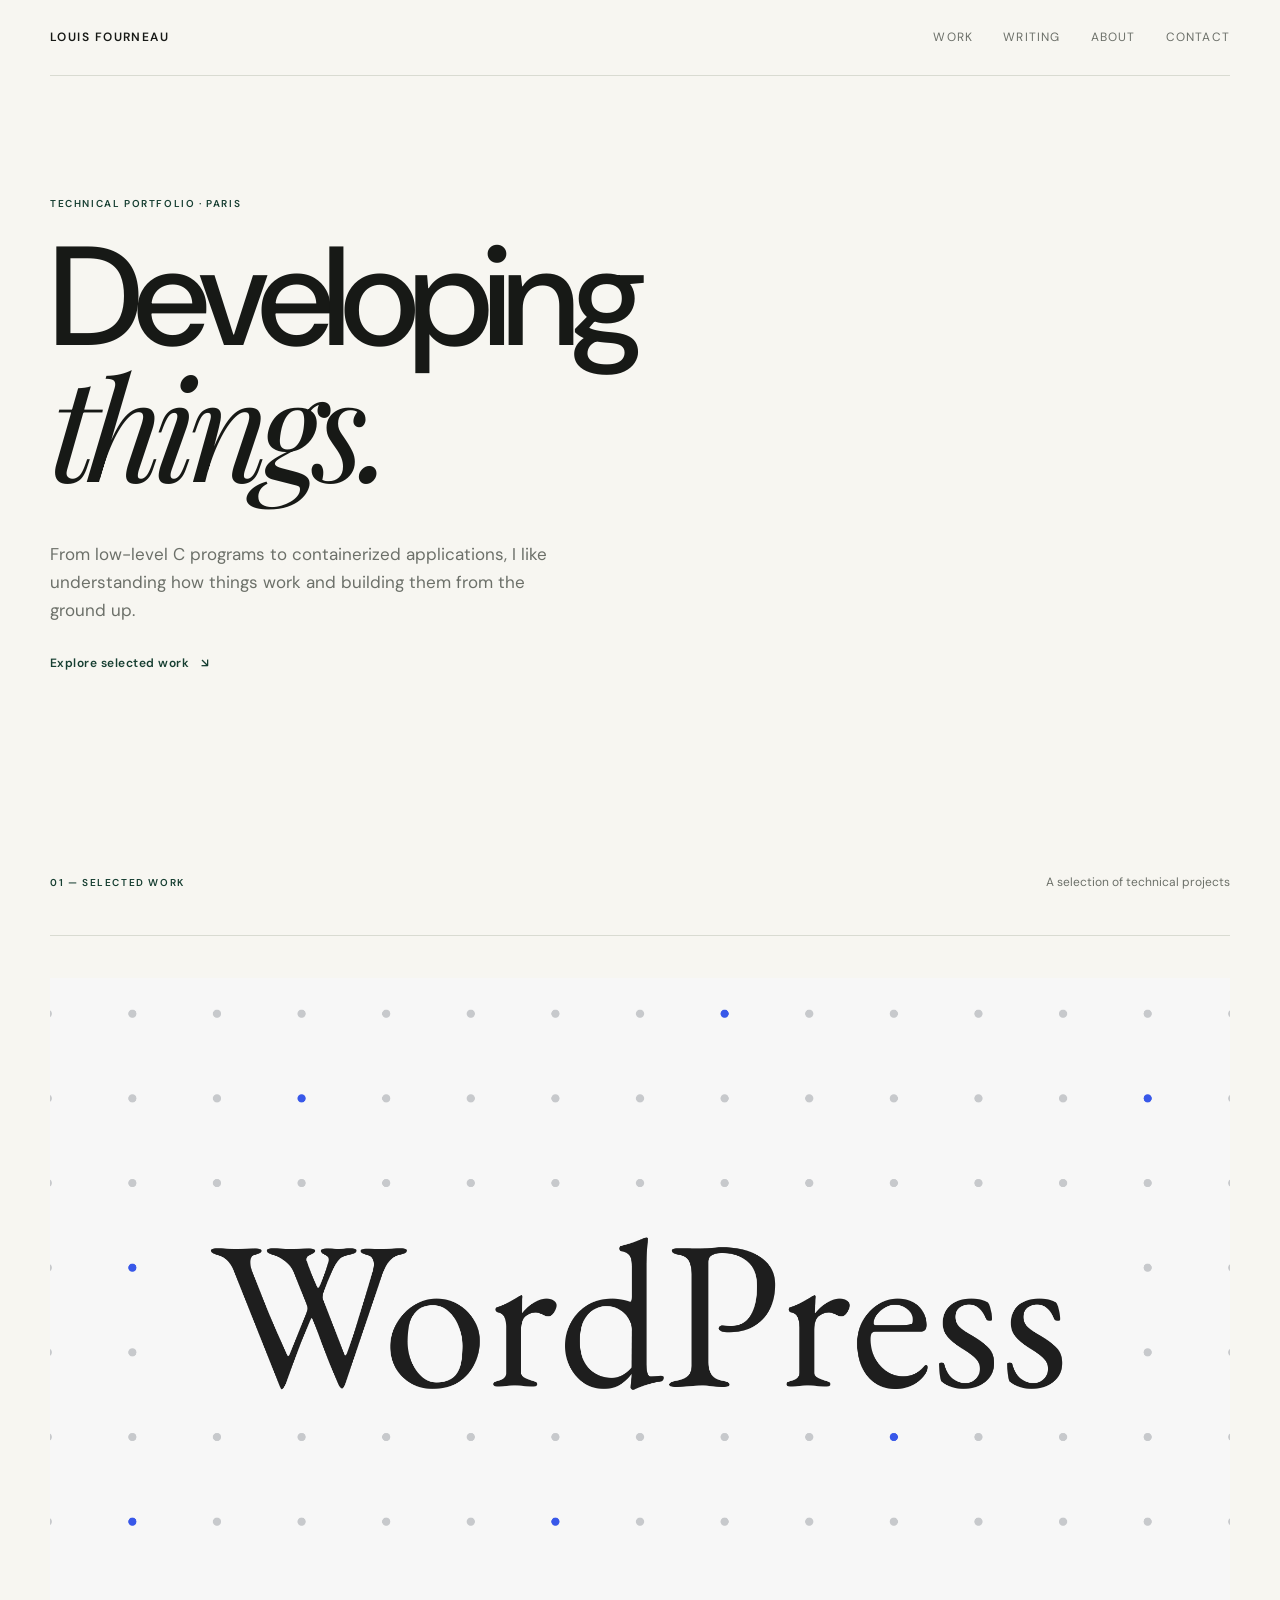
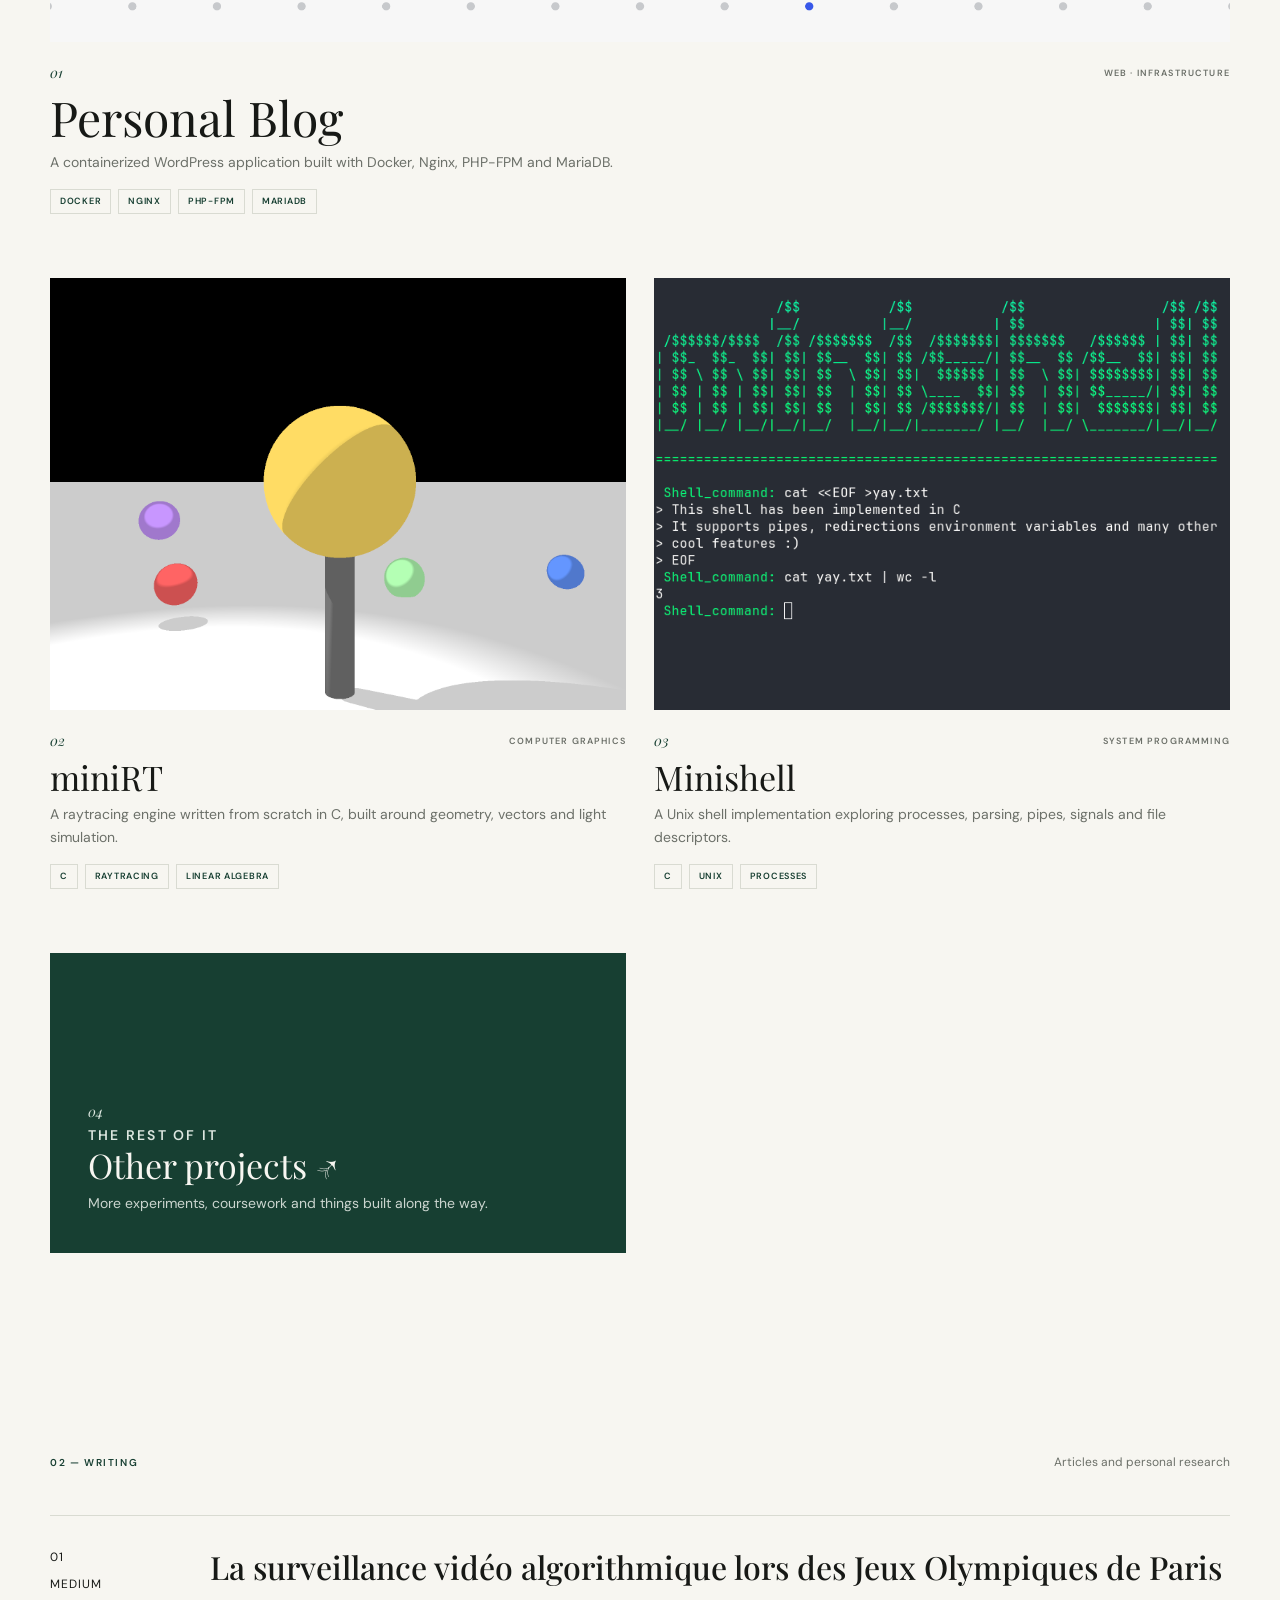
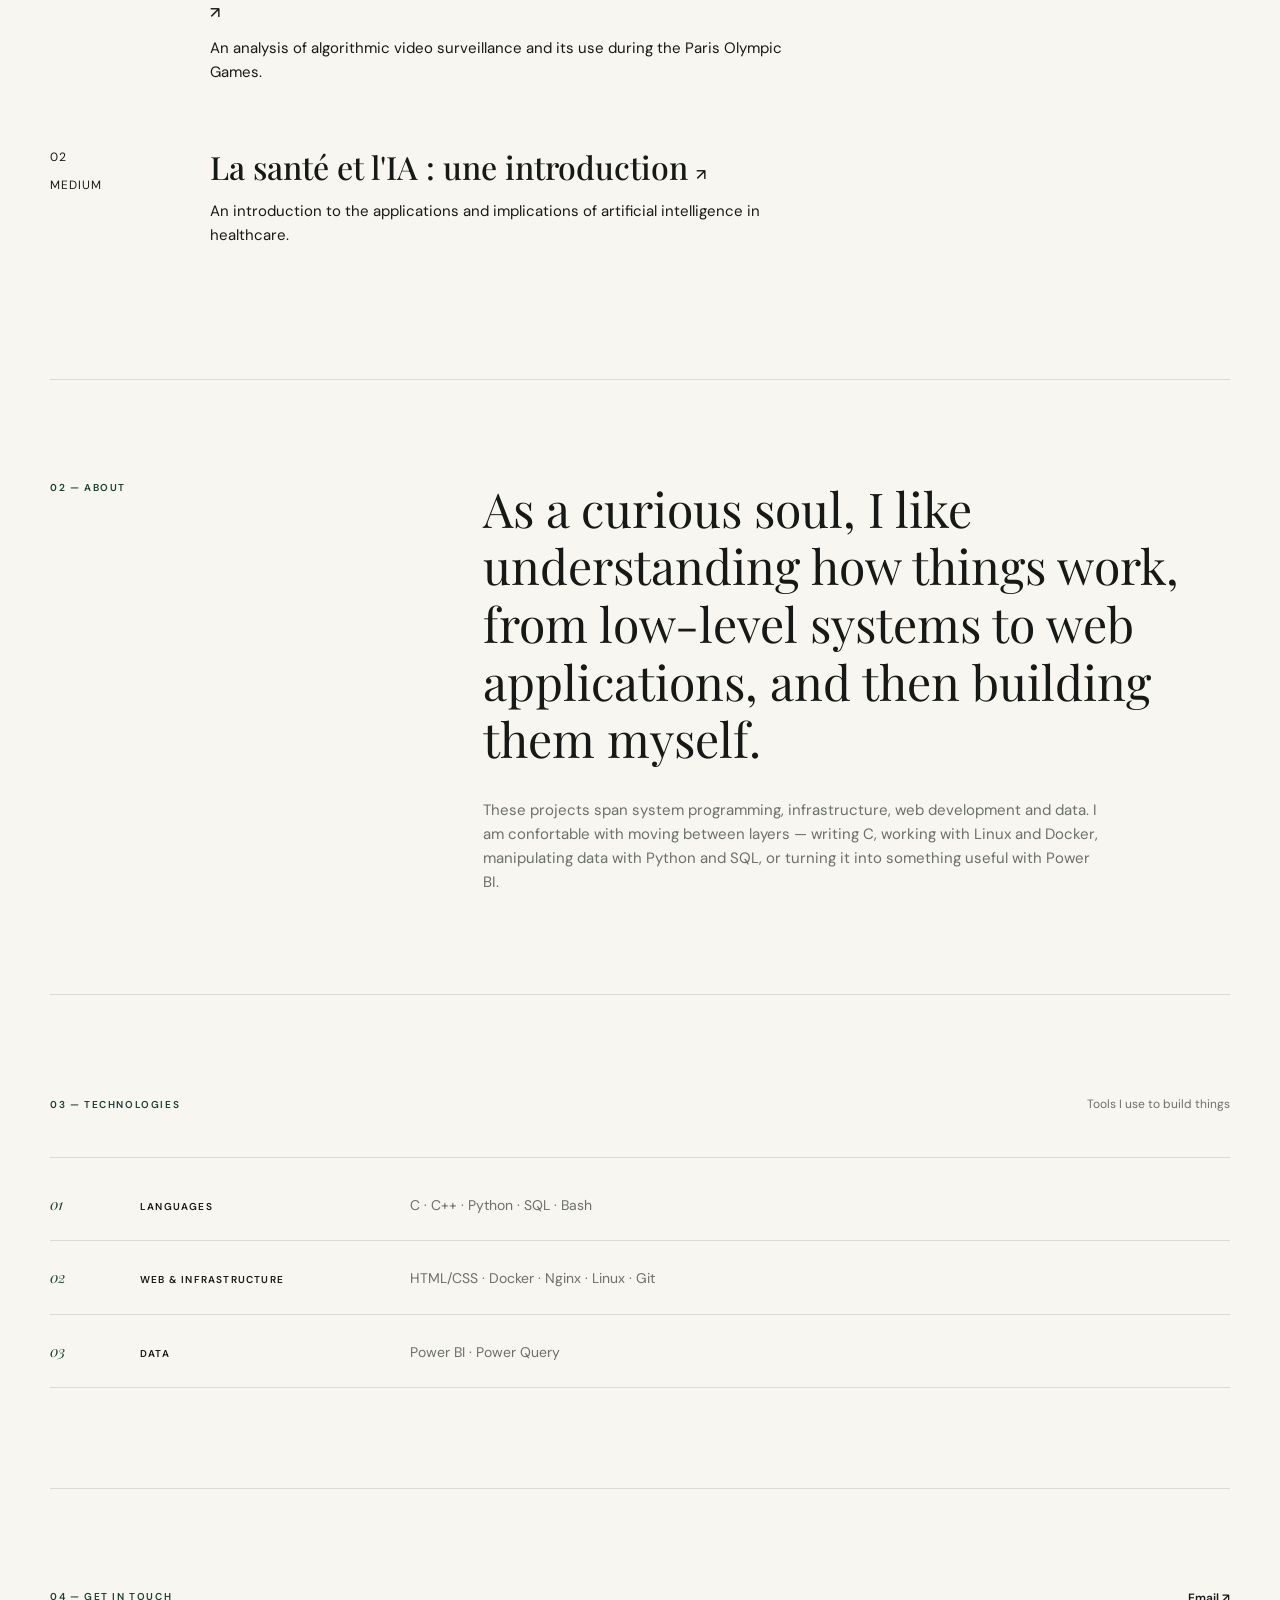
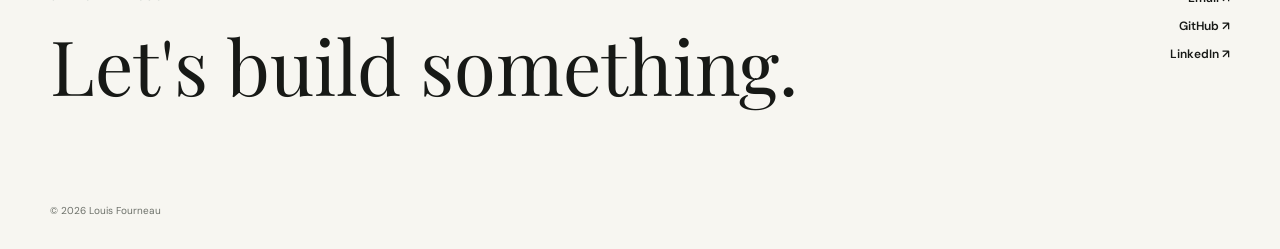
==== index.html @ 6b9ff1e5 "save" ====
<!DOCTYPE html>
<html lang="en">
<head>
    <meta charset="UTF-8">

    <meta
        name="viewport"
        content="width=device-width, initial-scale=1.0"
    >

    <meta
        name="description"
        content="Louis Fourneau — Technical portfolio"
    >

    <title>Louis Fourneau — I develop things.</title>

    <link rel="preconnect" href="https://fonts.googleapis.com">
    <link rel="preconnect" href="https://fonts.gstatic.com" crossorigin>

    <link
        href="https://fonts.googleapis.com/css2?family=DM+Sans:wght@400;500;600&family=Playfair+Display:ital,wght@400;500;600&display=swap"
        rel="stylesheet"
    >

    <link rel="stylesheet" href="style.css">
</head>

<body>

    <!-- NAVIGATION -->

    <header class="site-header">

        <a href="#top" class="brand">
            LOUIS FOURNEAU
        </a>

        <nav>
            <a href="#work">Work</a>
            <a href="#writing">Writing</a>
            <a href="#about">About</a>
            <a href="#contact">Contact</a>
        </nav>

    </header>


    <main id="top">

        <!-- HERO -->

        <section class="hero">

            <p class="eyebrow">
                TECHNICAL PORTFOLIO · PARIS
            </p>

            <h1>
                Developing <em>things.</em>
            </h1>

            <p class="hero-copy">
                From low-level C programs to containerized applications,
                I like understanding how things work and building
                them from the ground up.
            </p>

            <a href="#work" class="text-link">
                Explore selected work
                <span>↘</span>
            </a>

        </section>


        <!-- PROJECTS -->

        <section class="section" id="work">

            <div class="section-heading">

                <p class="eyebrow">
                    01 — SELECTED WORK
                </p>

                <p class="section-note">
                    A selection of technical projects
                </p>

            </div>


            <div class="project-grid">


                <!-- PROJECT 01 -->

                <a
                    href="projects/personal-blog.html"
                    class="project-card project-card-large"
                >

		    <img
		        src="images/personal-blog.png"
		        alt="Personal Blog"
		        class="project-image"
		    >
                    <div class="project-meta">

                        <span class="project-number">
                            01
                        </span>

                        <span class="project-type">
                            WEB · INFRASTRUCTURE
                        </span>

                    </div>

                    <h2>
                        Personal Blog
                    </h2>

                    <p>
                        A containerized WordPress application built
                        with Docker, Nginx, PHP-FPM and MariaDB.
                    </p>

                    <div class="tags">
                        <span>Docker</span>
                        <span>Nginx</span>
                        <span>PHP-FPM</span>
                        <span>MariaDB</span>
                    </div>

                </a>


                <!-- PROJECT 02 -->

                <a
                    href="projects/raytracer.html"
                    class="project-card"
                >
		    <img
		        src="images/raytracer.png"
		        alt="miniRT raytracer"
		        class="project-image"
		    >

                    <div class="project-meta">

                        <span class="project-number">
                            02
                        </span>

                        <span class="project-type">
                            COMPUTER GRAPHICS
                        </span>

                    </div>

                    <h2>
                        miniRT
                    </h2>

                    <p>
                        A raytracing engine written from scratch in C,
                        built around geometry, vectors and light simulation.
                    </p>

                    <div class="tags">
                        <span>C</span>
                        <span>Raytracing</span>
                        <span>Linear algebra</span>
                    </div>

                </a>


                <!-- PROJECT 03 -->

                <a
                    href="projects/minishell.html"
                    class="project-card"
                >
		    <img
		        src="images/minishell.png"
		        alt="Minishell"
		        class="project-image"
		    >
                    <div class="project-meta">

                        <span class="project-number">
                            03
                        </span>

                        <span class="project-type">
                            SYSTEM PROGRAMMING
                        </span>

                    </div>

                    <h2>
                        Minishell
                    </h2>

                    <p>
                        A Unix shell implementation exploring processes,
                        parsing, pipes, signals and file descriptors.
                    </p>

                    <div class="tags">
                        <span>C</span>
                        <span>Unix</span>
                        <span>Processes</span>
                    </div>

                </a>


                <!-- OTHER PROJECTS -->

                <a
                    href="https://github.com/lfourneau?tab=repositories"
                    target="_blank"
                    rel="noopener"
                    class="project-card project-card-other"
                >

                    <div class="other-project-content">

                        <span class="project-number">
                            04
                        </span>

                        <p class="eyebrow">
                            THE REST OF IT
                        </p>

                        <h2>
                            Other projects
                            <span>↗</span>
                        </h2>

                        <p>
                            More experiments, coursework and things
                            built along the way.
                        </p>

                    </div>

                </a>

            </div>

        </section>

	<!-- WRITING -->
	
	<section class="section" id="writing">
	
	    <div class="section-heading">
	
	        <p class="eyebrow">
	            02 — WRITING
	        </p>
	
	        <p class="section-note">
	            Articles and personal research
	        </p>
	
	    </div>
	
	
	    <div class="writing-list">
	
	        <!-- ARTICLE 01 -->
	
	        <a
	            href="https://42ai.medium.com/la-surveillance-vid%C3%A9o-algorithmique-lors-des-jeux-olympiques-de-paris-3d31a7c92b85"
	            target="_blank"
	            rel="noopener"
	            class="writing-item"
	        >
	
	            <div class="writing-meta">
	
	                <span>
	                    01
	                </span>
	
	                <span>
	                    MEDIUM
	                </span>
	
	            </div>
	
	            <div class="writing-content">
	
	                <h2>
	                    La surveillance vidéo algorithmique
	                    lors des Jeux Olympiques de Paris
	                    <span>↗</span>
	                </h2>
	
	                <p>
	                    An analysis of algorithmic video surveillance
	                    and its use during the Paris Olympic Games.
	                </p>
	
	            </div>
	
	        </a>
	
	
	        <!-- ARTICLE 02 -->
	
	        <a
	            href="https://42ai.medium.com/la-sant%C3%A9-et-lia-une-introduction-ab115e89bad5"
	            target="_blank"
	            rel="noopener"
	            class="writing-item"
	        >
	
	            <div class="writing-meta">
	
	                <span>
	                    02
	                </span>
	
	                <span>
	                    MEDIUM
	                </span>
	
	            </div>
	
	            <div class="writing-content">
	
	                <h2>
	                    La santé et l'IA :
	                    une introduction
	                    <span>↗</span>
	                </h2>
	
	                <p>
	                    An introduction to the applications and
	                    implications of artificial intelligence in healthcare.
	                </p>
	
	            </div>
	
	        </a>
	
	    </div>
	
	</section>

        <!-- ABOUT -->

        <section class="section about-section" id="about">

            <div class="section-heading">

                <p class="eyebrow">
                    02 — ABOUT
                </p>

            </div>

            <div class="about-content">

                <p class="about-lead">
                    As a curious soul, I like understanding how things work,
                    from low-level systems to web applications,
                    and then building them myself.
                </p>

                <p class="about-body">
                    These projects span system programming,
                    infrastructure, web development and data.
                    I am confortable with moving between layers — writing C,
                    working with Linux and Docker, manipulating
                    data with Python and SQL, or turning it into
                    something useful with Power BI.
                </p>

            </div>

        </section>


        <!-- TECHNOLOGIES -->

        <section class="section tech-section" id="technologies">

            <div class="section-heading">

                <p class="eyebrow">
                    03 — TECHNOLOGIES
                </p>

                <p class="section-note">
                    Tools I use to build things
                </p>

            </div>


            <div class="tech-list">


                <div class="tech-row">

                    <span class="tech-index">
                        01
                    </span>

                    <span class="tech-category">
                        LANGUAGES
                    </span>

                    <span class="tech-items">
                        C · C++ · Python · SQL · Bash
                    </span>

                </div>


                <div class="tech-row">

                    <span class="tech-index">
                        02
                    </span>

                    <span class="tech-category">
                        WEB & INFRASTRUCTURE
                    </span>

                    <span class="tech-items">
                        HTML/CSS · Docker · Nginx · Linux · Git
                    </span>

                </div>


                <div class="tech-row">

                    <span class="tech-index">
                        03
                    </span>

                    <span class="tech-category">
                        DATA
                    </span>

                    <span class="tech-items">
                        Power BI · Power Query
                    </span>

                </div>


            </div>

        </section>

    </main>


    <!-- FOOTER -->

    <footer class="site-footer" id="contact">

        <div>

            <p class="eyebrow">
                04 — GET IN TOUCH
            </p>

            <h2>
                Let's build something.
            </h2>

        </div>


        <div class="footer-links">

            <a href="mailto:lfourneau12345@gmail.com">
                Email ↗
            </a>

            <a
                href="https://github.com/lfourneau"
                target="_blank"
                rel="noopener"
            >
                GitHub ↗
            </a>

            <a href="https://www.linkedin.com/in/louis-fourneau-a57b661a7/">
                LinkedIn ↗
            </a>

        </div>


        <p class="copyright">
            © 2026 Louis Fourneau
        </p>

    </footer>

</body>
</html>
---- style.css ----
:root {

    --paper: #f7f6f1;

    --ink: #171916;

    --muted: #6c7069;

    --line: #d9dbd2;

    --green: #173f32;

    --green-light: #e8ece6;

    --serif:
        "Playfair Display",
        Georgia,
        serif;

    --sans:
        "DM Sans",
        Arial,
        sans-serif;

    --max-width: 1180px;
}


/* RESET */

* {
    box-sizing: border-box;
}

html {
    scroll-behavior: smooth;
}

body {

    margin: 0;

    background: var(--paper);

    color: var(--ink);

    font-family: var(--sans);

    font-size: 15px;

    line-height: 1.6;
}

a {
    color: inherit;
    text-decoration: none;
}


/* HEADER */

.site-header {

    width: min(
        calc(100% - 64px),
        var(--max-width)
    );

    margin: 0 auto;

    padding: 28px 0;

    display: flex;

    justify-content: space-between;

    align-items: center;

    border-bottom: 1px solid var(--line);
}

.brand {

    font-size: 12px;

    font-weight: 600;

    letter-spacing: .12em;
}

nav {

    display: flex;

    gap: 30px;
}

nav a {

    color: var(--muted);

    font-size: 12px;

    text-transform: uppercase;

    letter-spacing: .1em;

    transition: color .2s ease;
}

nav a:hover {

    color: var(--green);
}


/* GENERIC */

.eyebrow {

    margin: 0 0 22px;

    color: var(--green);

    font-size: 10px;

    font-weight: 600;

    letter-spacing: .16em;

    text-transform: uppercase;
}


/* HERO */

.hero {

    width: min(
        calc(100% - 64px),
        var(--max-width)
    );

    min-height: 68vh;

    margin: 0 auto;

    padding: 120px 0 100px;

    display: flex;

    flex-direction: column;

    justify-content: center;
}

.hero h1 {

    max-width: 900px;

    margin: 0;

    font-size: clamp(
        68px,
        11vw,
        150px
    );

    font-weight: 500;

    letter-spacing: -.065em;

    line-height: .9;
}

.hero h1 em {

    font-family: var(--serif);

    font-weight: 400;
}

.hero-copy {

    max-width: 520px;

    margin: 42px 0 30px;

    color: var(--muted);

    font-size: 17px;

    line-height: 1.65;
}

.text-link {

    width: fit-content;

    color: var(--green);

    font-size: 12px;

    font-weight: 600;

    letter-spacing: .04em;
}

.text-link span {

    margin-left: 8px;
}


/* SECTIONS */

.section {

    width: min(
        calc(100% - 64px),
        var(--max-width)
    );

    margin: 0 auto;

    padding: 100px 0;
}

.section-heading {

    display: flex;

    justify-content: space-between;

    align-items: baseline;

    gap: 30px;

    padding-bottom: 22px;

    border-bottom: 1px solid var(--line);
}

.section-note {

    margin: 0;

    color: var(--muted);

    font-size: 12px;
}


/* PROJECTS */

.project-grid {

    display: grid;

    grid-template-columns:
        repeat(2, minmax(0, 1fr));

    gap: 64px 28px;

    padding-top: 42px;
}

.project-card {

    display: block;

    min-width: 0;
}

.project-card-large {

    grid-column: 1 / -1;
}

.project-image {
    width: 100%;
    aspect-ratio: 16 / 9;
    margin-bottom: 20px;
    object-fit: cover;
    display: block;
}

.project-card:not(.project-card-large)
.project-image {

    aspect-ratio: 4 / 3;
}

.placeholder {

    display: grid;

    place-items: center;

    color: #92968d;

    border: 1px solid var(--line);
}

.placeholder span {

    font-size: 10px;

    letter-spacing: .13em;
}


/* PROJECT INFORMATION */

.project-meta {

    display: flex;

    justify-content: space-between;

    align-items: center;

    margin-bottom: 7px;
}

.project-number {

    color: var(--green);

    font-family: var(--serif);

    font-size: 14px;

    font-style: italic;
}

.project-type {

    color: var(--muted);

    font-size: 9px;

    font-weight: 600;

    letter-spacing: .13em;
}

.project-card h2 {

    margin: 0 0 7px;

    font-family: var(--serif);

    font-size: clamp(
        30px,
        4vw,
        48px
    );

    font-weight: 400;

    line-height: 1.1;
}

.project-card:not(.project-card-large) h2 {

    font-size: 34px;
}

.project-card p {

    max-width: 650px;

    margin: 0;

    color: var(--muted);

    font-size: 14px;
}

.project-card:hover h2 {

    color: var(--green);
}


/* TAGS */

.tags {

    display: flex;

    flex-wrap: wrap;

    gap: 7px;

    margin-top: 16px;
}

.tags span {

    padding: 4px 9px;

    border: 1px solid var(--line);

    color: var(--green);

    font-size: 9px;

    font-weight: 600;

    letter-spacing: .08em;

    text-transform: uppercase;
}


/* OTHER PROJECTS */

.project-card-other {

    min-height: 300px;

    padding: 38px;

    background: var(--green);

    color: var(--paper);

    display: flex;

    align-items: flex-end;
}

.other-project-content {

    width: 100%;
}

.project-card-other
.project-number {

    color: #dce6df;
}

.project-card-other
.eyebrow {

    color: #dce6df;
}

.project-card-other h2 {

    color: var(--paper);

    margin: 0 0 8px;
}

.project-card-other p {

    color: #cbd5cf;
}


/* ABOUT */

.about-section {

    display: grid;

    grid-template-columns: 1fr 2fr;

    gap: 60px;

    border-top: 1px solid var(--line);
}

.about-section
.section-heading {

    display: block;

    padding: 0;

    border: 0;
}

.about-content {

    max-width: 780px;
}

.about-lead {

    margin: 0 0 30px;

    font-family: var(--serif);

    font-size: clamp(
        30px,
        4vw,
        48px
    );

    line-height: 1.2;
}

.about-body {

    max-width: 620px;

    margin: 0;

    color: var(--muted);

    font-size: 15px;
}


/* TECHNOLOGIES */

.tech-section {

    border-top: 1px solid var(--line);
}

.tech-list {

    padding-top: 10px;
}

.tech-row {

    display: grid;

    grid-template-columns:
        70px
        250px
        1fr;

    gap: 20px;

    padding: 24px 0;

    border-bottom: 1px solid var(--line);

    align-items: baseline;
}

.tech-index {

    color: var(--green);

    font-family: var(--serif);

    font-style: italic;
}

.tech-category {

    font-size: 10px;

    font-weight: 600;

    letter-spacing: .12em;
}

.tech-items {

    color: var(--muted);

    font-size: 14px;
}


/* FOOTER */

.site-footer {

    width: min(
        calc(100% - 64px),
        var(--max-width)
    );

    margin: 0 auto;

    padding: 100px 0 30px;

    border-top: 1px solid var(--line);

    display: grid;

    grid-template-columns: 1fr auto;

    gap: 50px;
}

.site-footer h2 {

    margin: 0;

    font-family: var(--serif);

    font-size: clamp(
        42px,
        6vw,
        76px
    );

    font-weight: 400;

    line-height: 1;
}

.footer-links {

    display: flex;

    flex-direction: column;

    align-items: flex-end;

    gap: 9px;

    font-size: 12px;

    font-weight: 600;
}

.footer-links a:hover {

    color: var(--green);
}

.copyright {

    grid-column: 1 / -1;

    margin: 50px 0 0;

    color: var(--muted);

    font-size: 10px;
}


/* MOBILE */

@media (max-width: 760px) {

    .site-header,
    .hero,
    .section,
    .site-footer {

        width: min(
            calc(100% - 36px),
            var(--max-width)
        );
    }


    .site-header {

        padding: 20px 0;
    }


    nav {

        gap: 15px;
    }


    .hero {

        min-height: 72vh;

        padding: 80px 0;
    }


    .hero h1 {

        font-size:
            clamp(
                58px,
                17vw,
                100px
            );
    }


    .section {

        padding: 70px 0;
    }


    .section-heading {

        display: block;
    }


    .section-note {

        margin-top: 10px;
    }


    .project-grid {

        grid-template-columns: 1fr;

        gap: 50px;
    }


    .project-card-large {

        grid-column: auto;
    }


    .about-section {

        grid-template-columns: 1fr;

        gap: 30px;
    }


    .tech-row {

        grid-template-columns:
            45px
            1fr;

        gap: 8px 15px;
    }


    .tech-items {

        grid-column: 2;
    }


    .site-footer {

        grid-template-columns: 1fr;

        padding-top: 70px;
    }


    .footer-links {

        align-items: flex-start;
    }
}

.project-card-large .project-image {
    width: 100%;
    height: auto;
    aspect-ratio: 16 / 9;
    object-fit: cover;
}

/* WRITING */

.writing-list {
    border-top: 1px solid var(--border-color);
}

.writing-item {
    display: grid;
    grid-template-columns: 120px 1fr;
    gap: 40px;

    padding: 32px 0;

    border-bottom: 1px solid var(--border-color);

    text-decoration: none;
    color: inherit;

    transition: opacity 0.2s ease;
}

.writing-item:hover {
    opacity: 0.6;
}

.writing-meta {
    display: flex;
    flex-direction: column;
    gap: 8px;

    font-size: 0.75rem;
    letter-spacing: 0.08em;
    text-transform: uppercase;
}

.writing-content h2 {
    margin: 0 0 12px;

    font-family: "Playfair Display", serif;
    font-size: 2rem;
    font-weight: 500;
    line-height: 1.2;
}

.writing-content h2 span {
    font-family: "DM Sans", sans-serif;
    font-size: 1rem;
}

.writing-content p {
    max-width: 600px;
    margin: 0;

    line-height: 1.6;
}
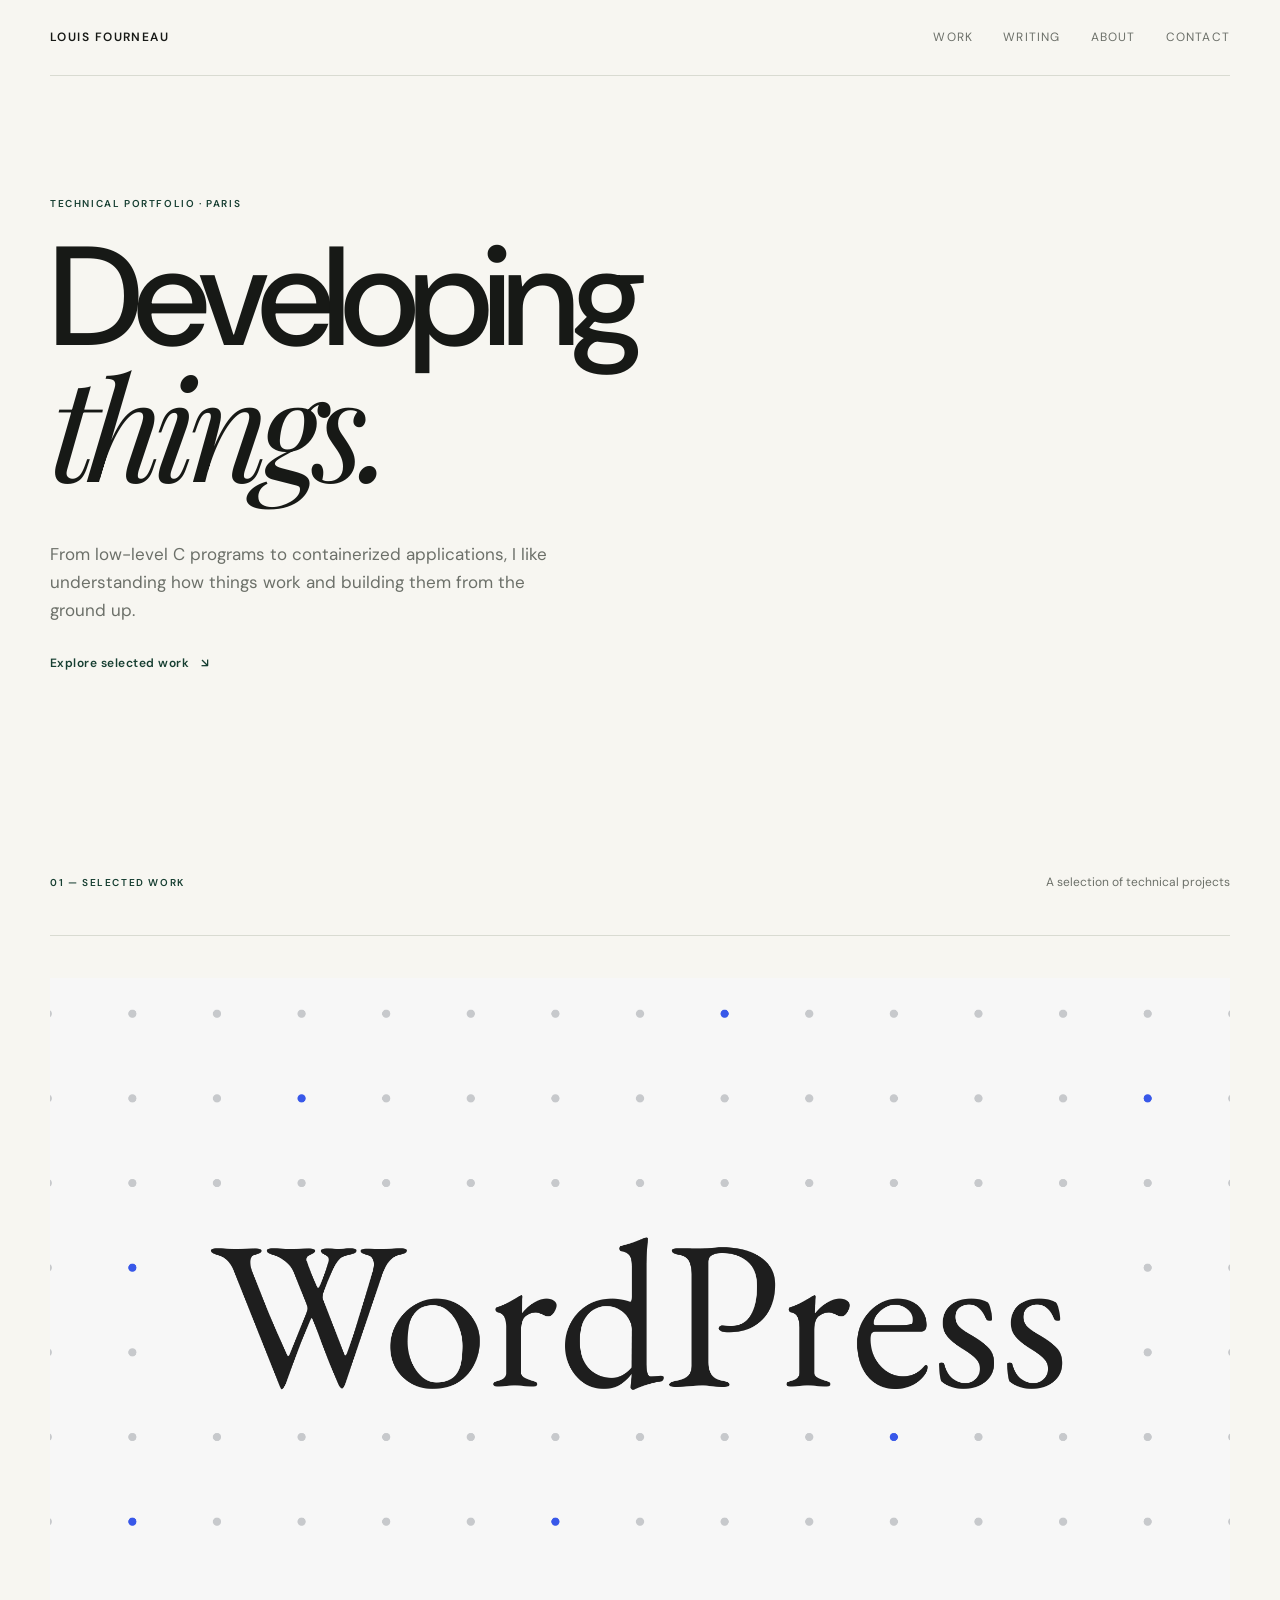
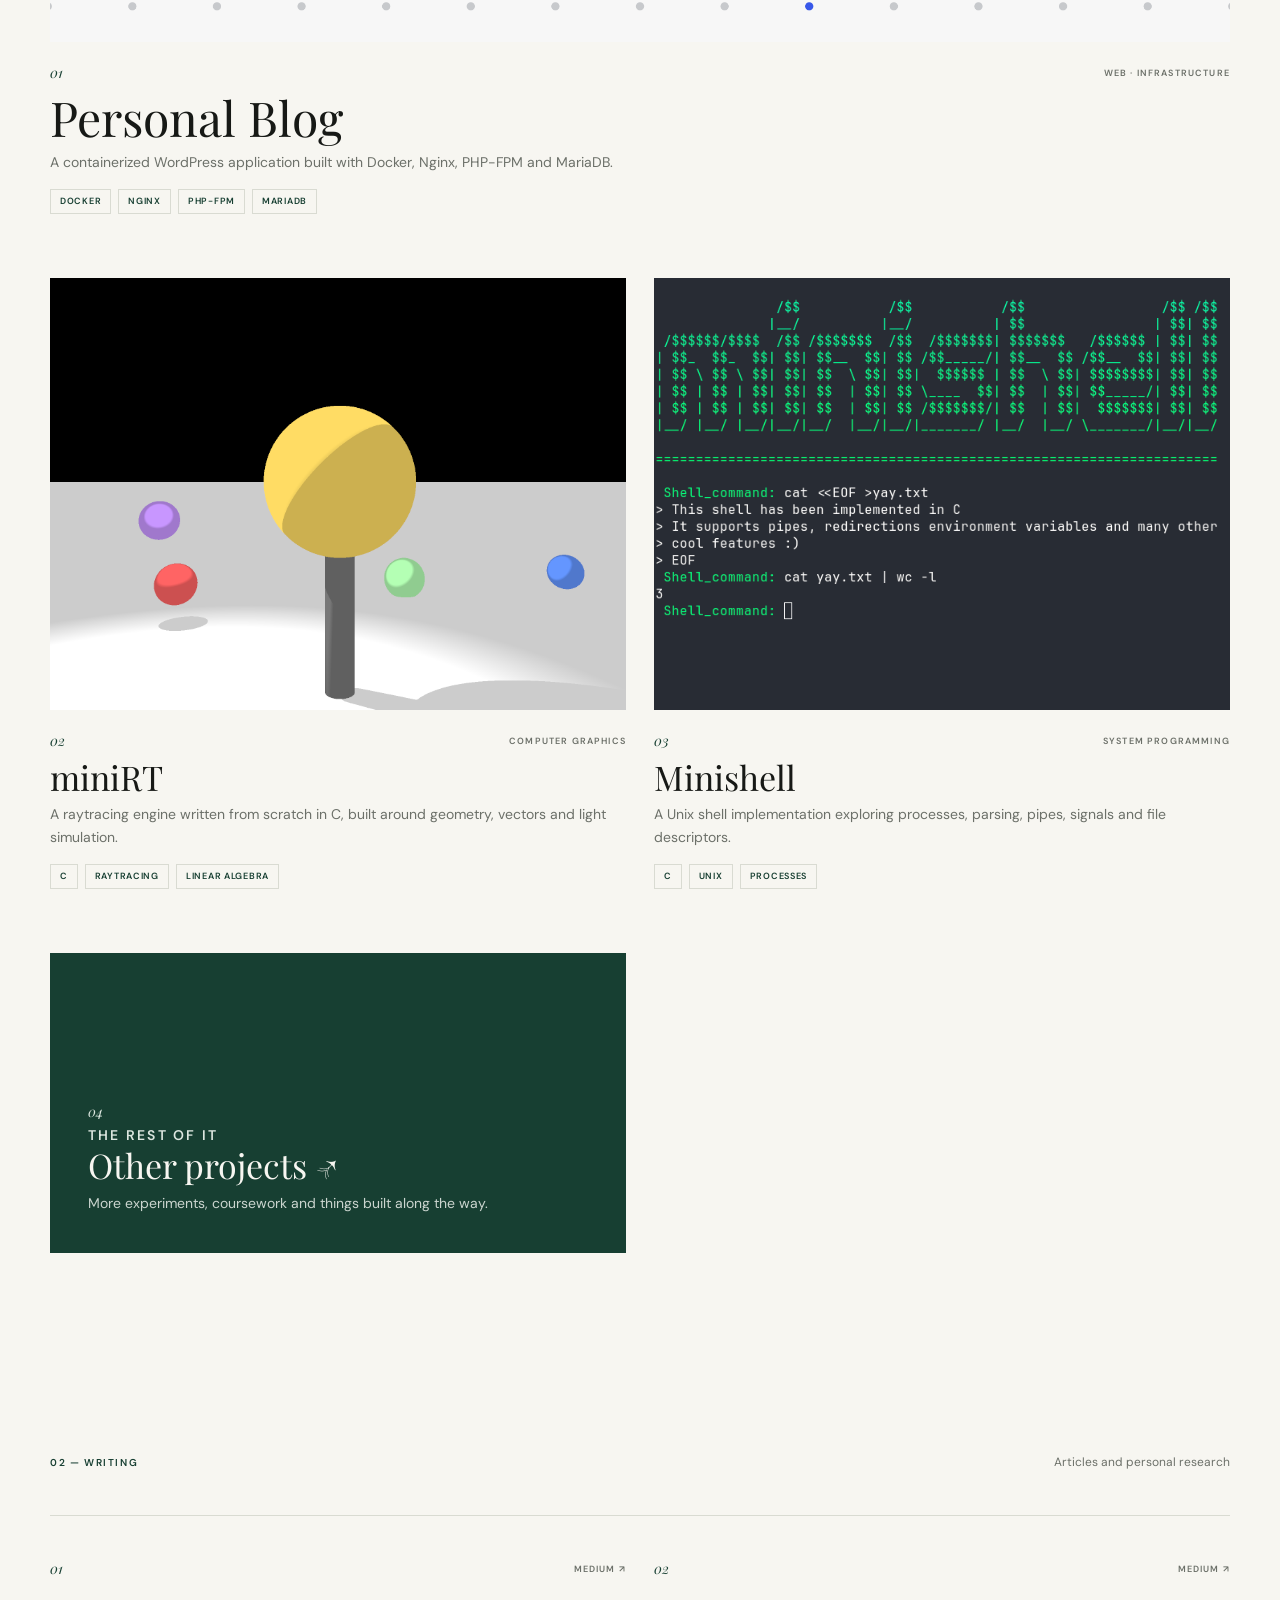
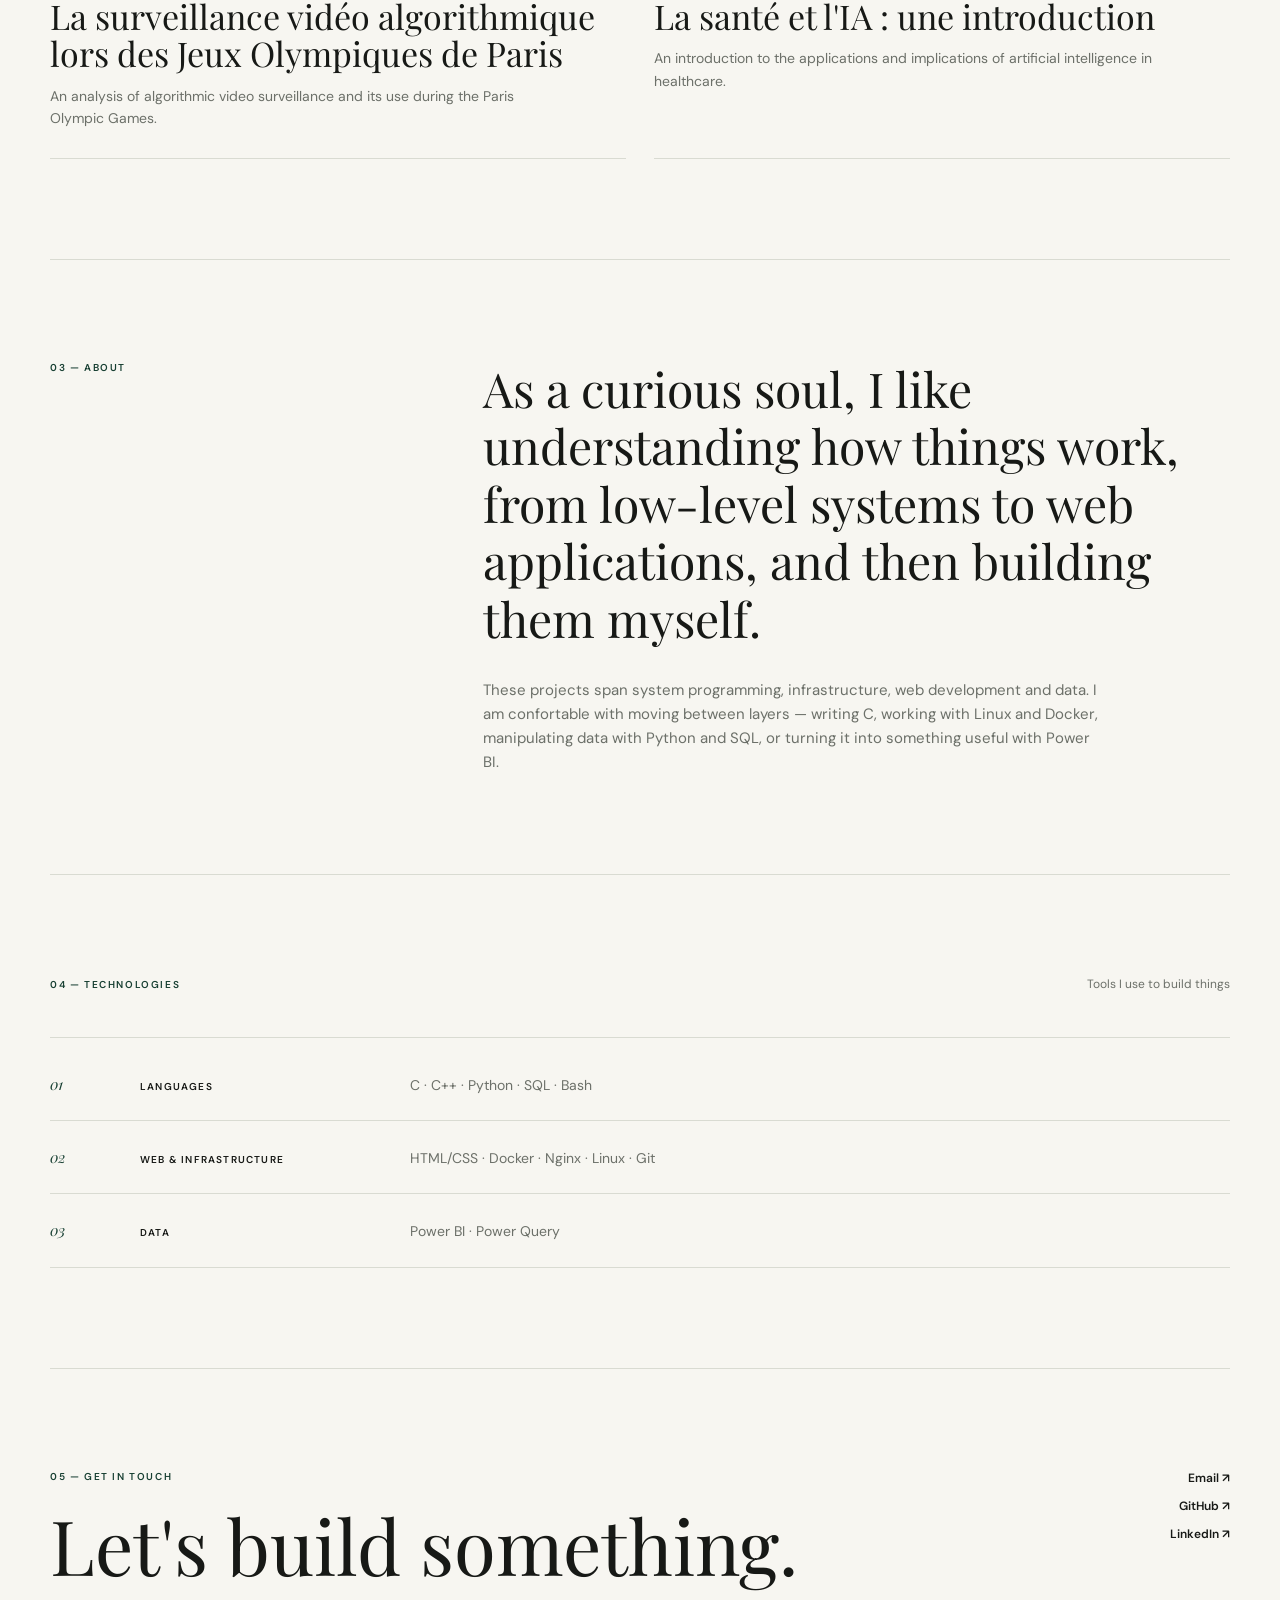
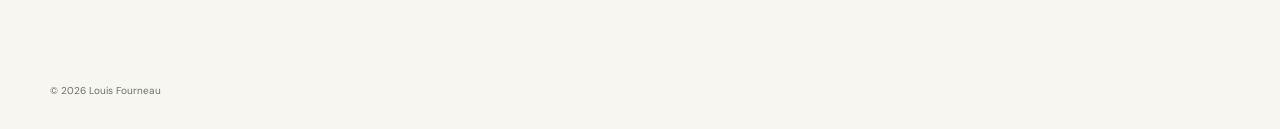
==== commit 5cd24869: "save" ====
--- a/index.html
+++ b/index.html
@@ -276,6 +276,7 @@
 	
 	    <div class="writing-list">
 	
+	
 	        <!-- ARTICLE 01 -->
 	
 	        <a
@@ -287,30 +288,25 @@
 	
 	            <div class="writing-meta">
 	
-	                <span>
+	                <span class="writing-number">
 	                    01
 	                </span>
 	
-	                <span>
-	                    MEDIUM
+	                <span class="writing-source">
+	                    MEDIUM ↗
 	                </span>
 	
 	            </div>
 	
-	            <div class="writing-content">
-	
-	                <h2>
-	                    La surveillance vidéo algorithmique
-	                    lors des Jeux Olympiques de Paris
-	                    <span>↗</span>
-	                </h2>
-	
-	                <p>
-	                    An analysis of algorithmic video surveillance
-	                    and its use during the Paris Olympic Games.
-	                </p>
-	
-	            </div>
+	            <h2>
+	                La surveillance vidéo algorithmique
+	                lors des Jeux Olympiques de Paris
+	            </h2>
+	
+	            <p>
+	                An analysis of algorithmic video surveillance
+	                and its use during the Paris Olympic Games.
+	            </p>
 	
 	        </a>
 	
@@ -326,45 +322,40 @@
 	
 	            <div class="writing-meta">
 	
-	                <span>
+	                <span class="writing-number">
 	                    02
 	                </span>
 	
-	                <span>
-	                    MEDIUM
+	                <span class="writing-source">
+	                    MEDIUM ↗
 	                </span>
 	
 	            </div>
 	
-	            <div class="writing-content">
-	
-	                <h2>
-	                    La santé et l'IA :
-	                    une introduction
-	                    <span>↗</span>
-	                </h2>
-	
-	                <p>
-	                    An introduction to the applications and
-	                    implications of artificial intelligence in healthcare.
-	                </p>
-	
-	            </div>
+	            <h2>
+	                La santé et l'IA :
+	                une introduction
+	            </h2>
+	
+	            <p>
+	                An introduction to the applications and
+	                implications of artificial intelligence in healthcare.
+	            </p>
 	
 	        </a>
 	
+	
 	    </div>
 	
-	</section>
-
-        <!-- ABOUT -->
+	</section>  
+	<!-- ABOUT -->
 
         <section class="section about-section" id="about">
 
             <div class="section-heading">
 
                 <p class="eyebrow">
-                    02 — ABOUT
+                    03 — ABOUT
                 </p>
 
             </div>
@@ -398,7 +389,7 @@
             <div class="section-heading">
 
                 <p class="eyebrow">
-                    03 — TECHNOLOGIES
+                    04 — TECHNOLOGIES
                 </p>
 
                 <p class="section-note">
@@ -476,7 +467,7 @@
         <div>
 
             <p class="eyebrow">
-                04 — GET IN TOUCH
+                05 — GET IN TOUCH
             </p>
 
             <h2>
--- a/style.css
+++ b/style.css
@@ -771,55 +771,97 @@
 /* WRITING */
 
 .writing-list {
-    border-top: 1px solid var(--border-color);
+    padding-top: 42px;
+
+    display: grid;
+
+    grid-template-columns:
+        repeat(2, minmax(0, 1fr));
+
+    gap: 28px;
 }
 
 .writing-item {
-    display: grid;
-    grid-template-columns: 120px 1fr;
-    gap: 40px;
-
-    padding: 32px 0;
-
-    border-bottom: 1px solid var(--border-color);
-
-    text-decoration: none;
-    color: inherit;
-
-    transition: opacity 0.2s ease;
-}
-
-.writing-item:hover {
-    opacity: 0.6;
+
+    display: block;
+
+    min-width: 0;
+
+    padding-bottom: 28px;
+
+    border-bottom: 1px solid var(--line);
+
+    transition: color .2s ease;
+}
+
+.writing-item:hover h2 {
+    color: var(--green);
 }
 
 .writing-meta {
+
     display: flex;
-    flex-direction: column;
-    gap: 8px;
-
-    font-size: 0.75rem;
-    letter-spacing: 0.08em;
-    text-transform: uppercase;
-}
-
-.writing-content h2 {
+
+    justify-content: space-between;
+
+    align-items: center;
+
+    margin-bottom: 18px;
+}
+
+.writing-number {
+
+    color: var(--green);
+
+    font-family: var(--serif);
+
+    font-size: 14px;
+
+    font-style: italic;
+}
+
+.writing-source {
+
+    color: var(--muted);
+
+    font-size: 9px;
+
+    font-weight: 600;
+
+    letter-spacing: .13em;
+}
+
+.writing-item h2 {
+
     margin: 0 0 12px;
 
-    font-family: "Playfair Display", serif;
-    font-size: 2rem;
-    font-weight: 500;
-    line-height: 1.2;
-}
-
-.writing-content h2 span {
-    font-family: "DM Sans", sans-serif;
-    font-size: 1rem;
-}
-
-.writing-content p {
-    max-width: 600px;
+    font-family: var(--serif);
+
+    font-size: 34px;
+
+    font-weight: 400;
+
+    line-height: 1.1;
+}
+
+.writing-item h2 span {
+
+    font-family: var(--sans);
+
+    font-size: 15px;
+
+    margin-left: 5px;
+}
+
+.writing-item p {
+
+    max-width: 500px;
+
     margin: 0;
 
+    color: var(--muted);
+
+    font-size: 14px;
+
     line-height: 1.6;
 }
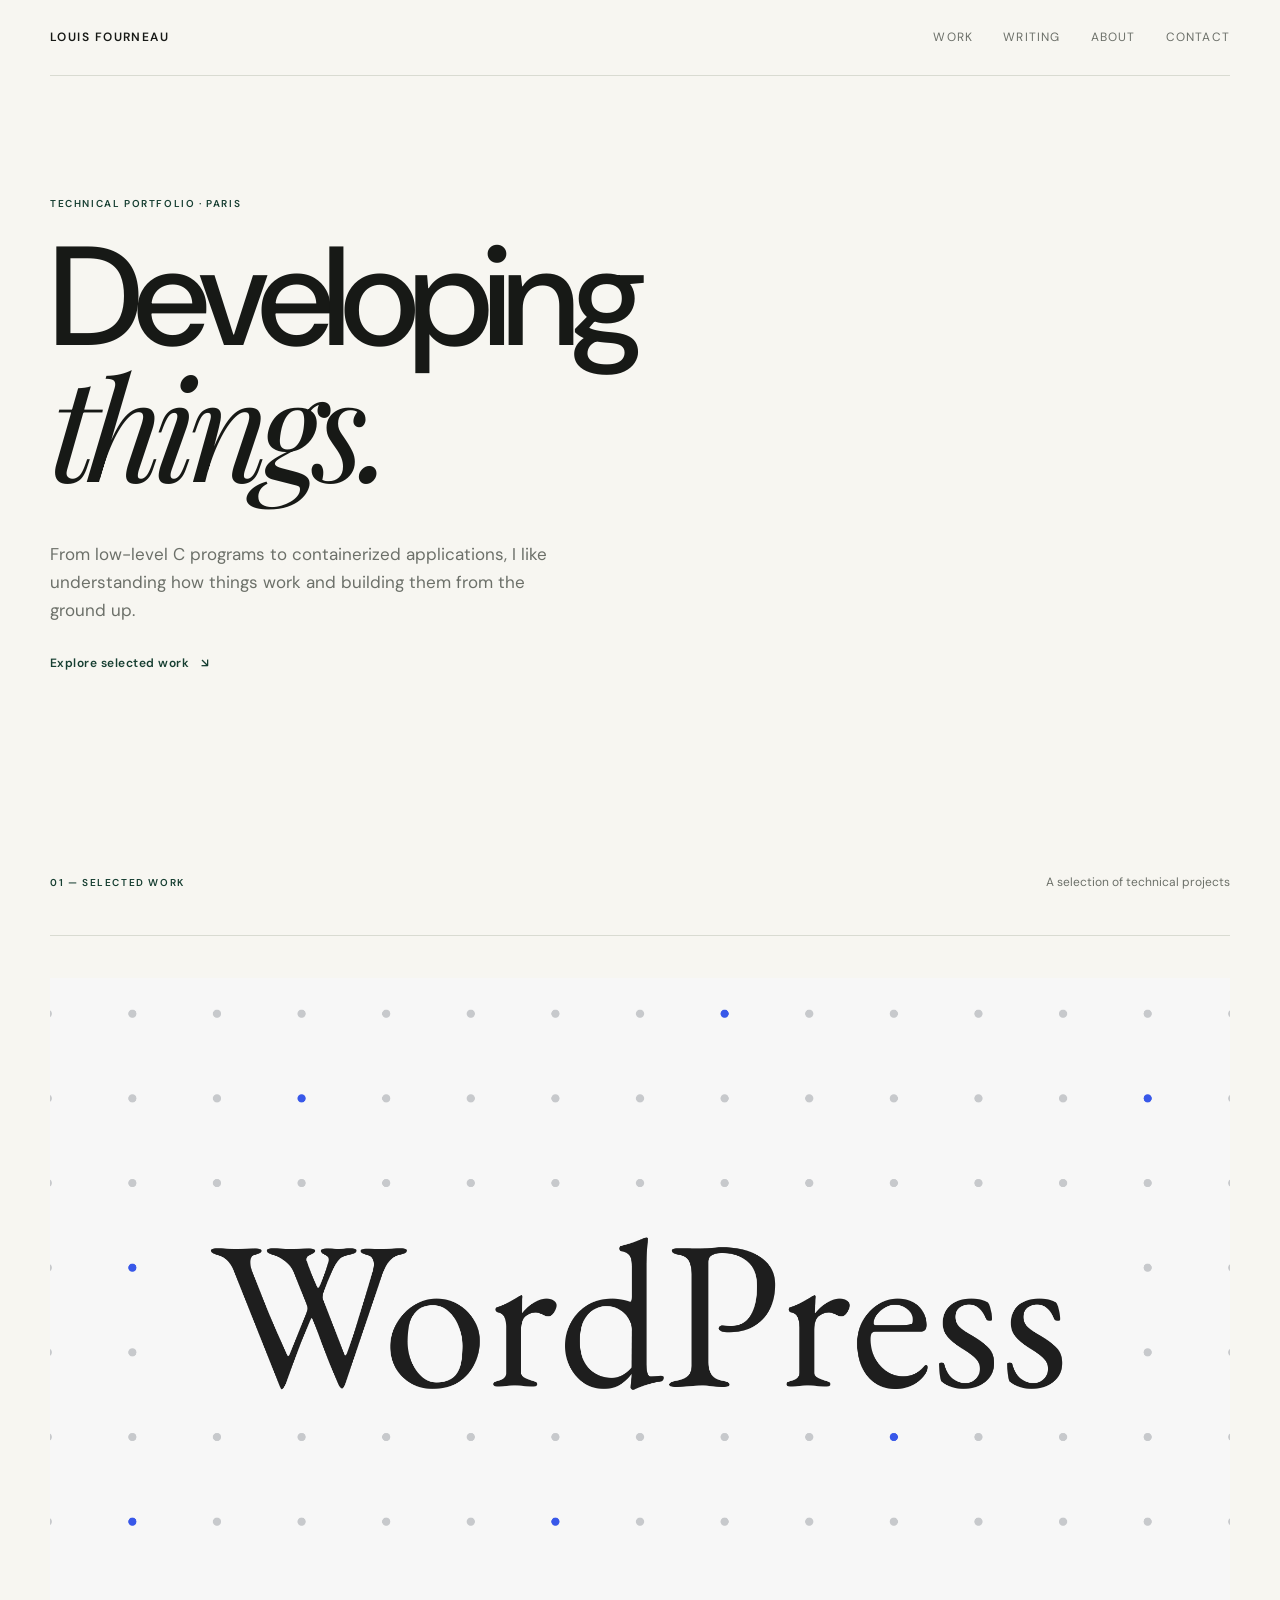
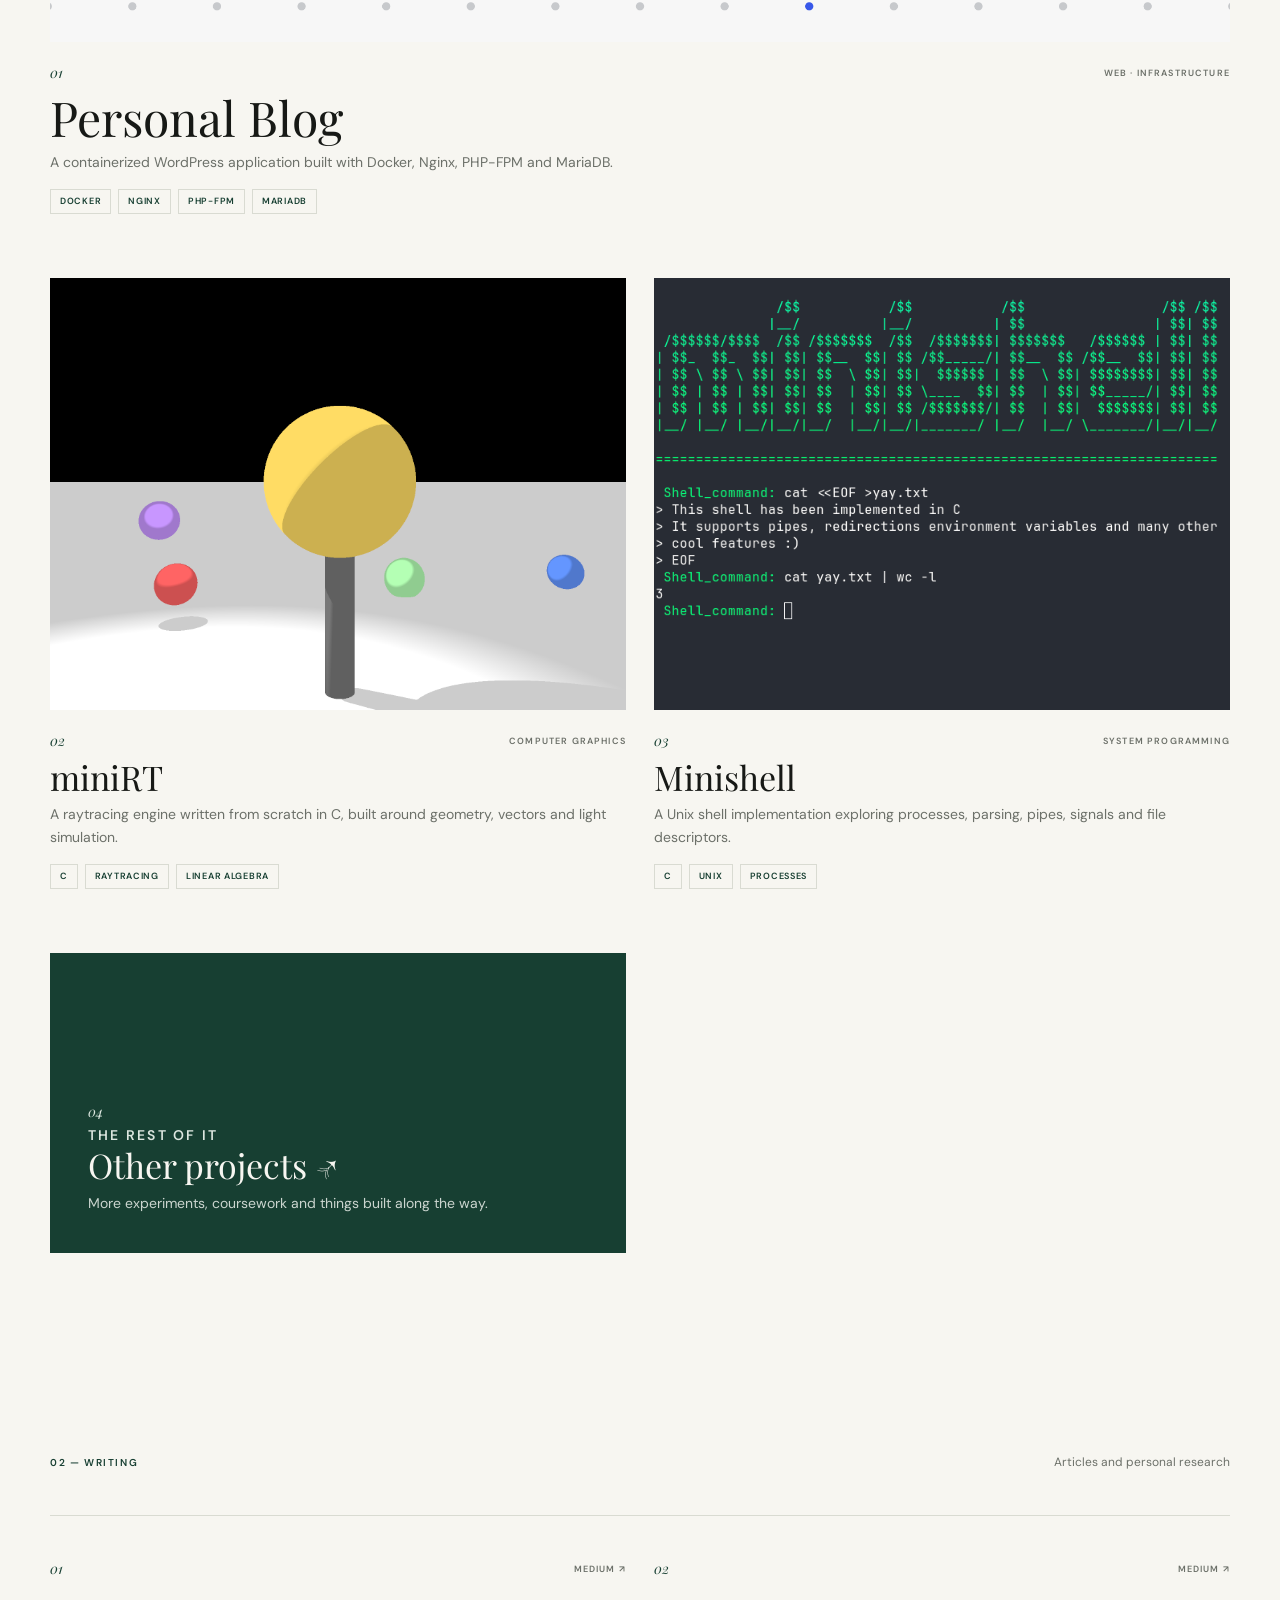
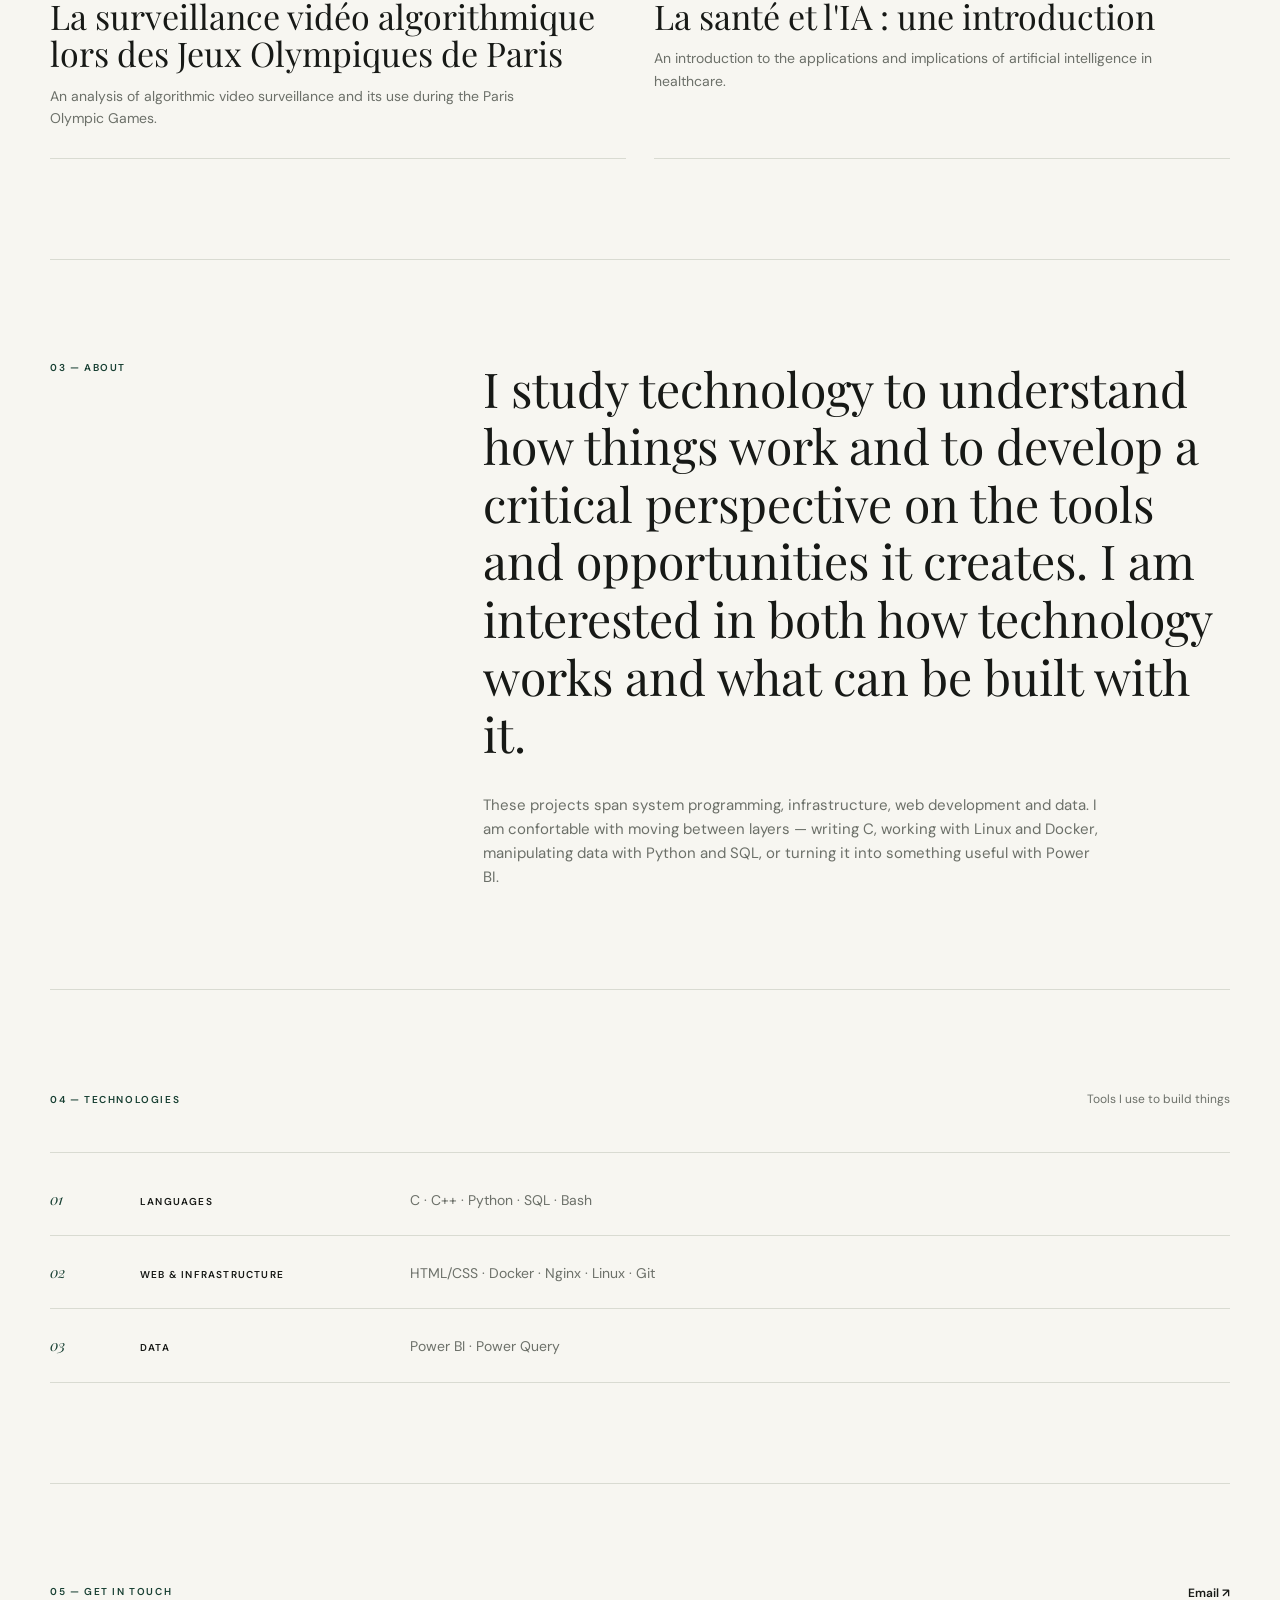
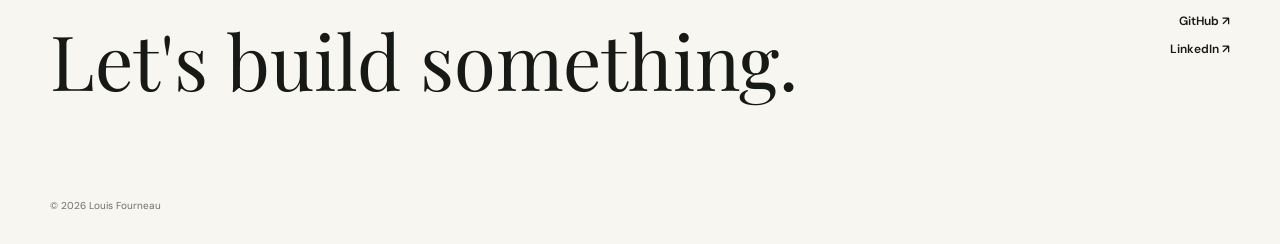
==== commit 08e8d9f7: "save" ====
--- a/index.html
+++ b/index.html
@@ -363,10 +363,11 @@
             <div class="about-content">
 
                 <p class="about-lead">
-                    As a curious soul, I like understanding how things work,
-                    from low-level systems to web applications,
-                    and then building them myself.
-                </p>
+       		    I study technology to understand how things work and to
+		    develop a critical perspective on the tools and opportunities 
+		    it creates. I am interested in both how technology works and what 
+		    can be built with it.
+		</p>
 
                 <p class="about-body">
                     These projects span system programming,
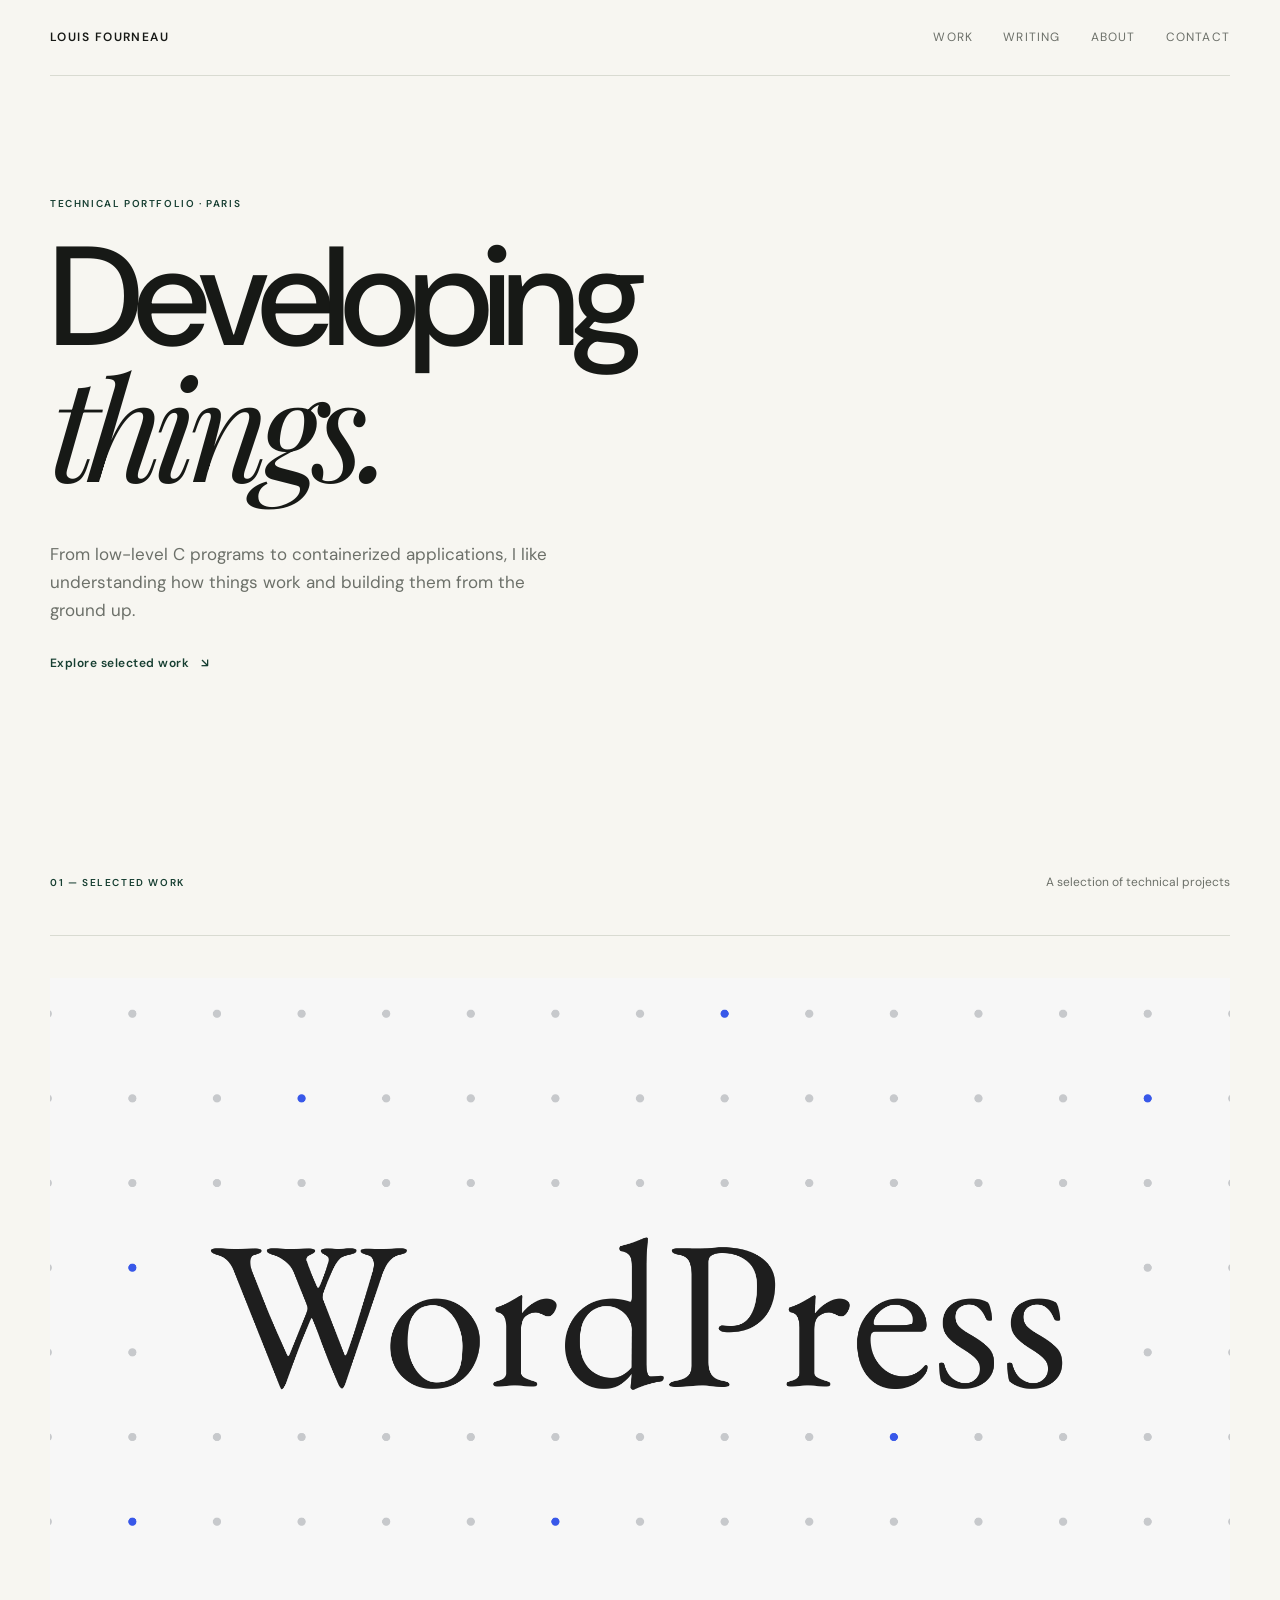
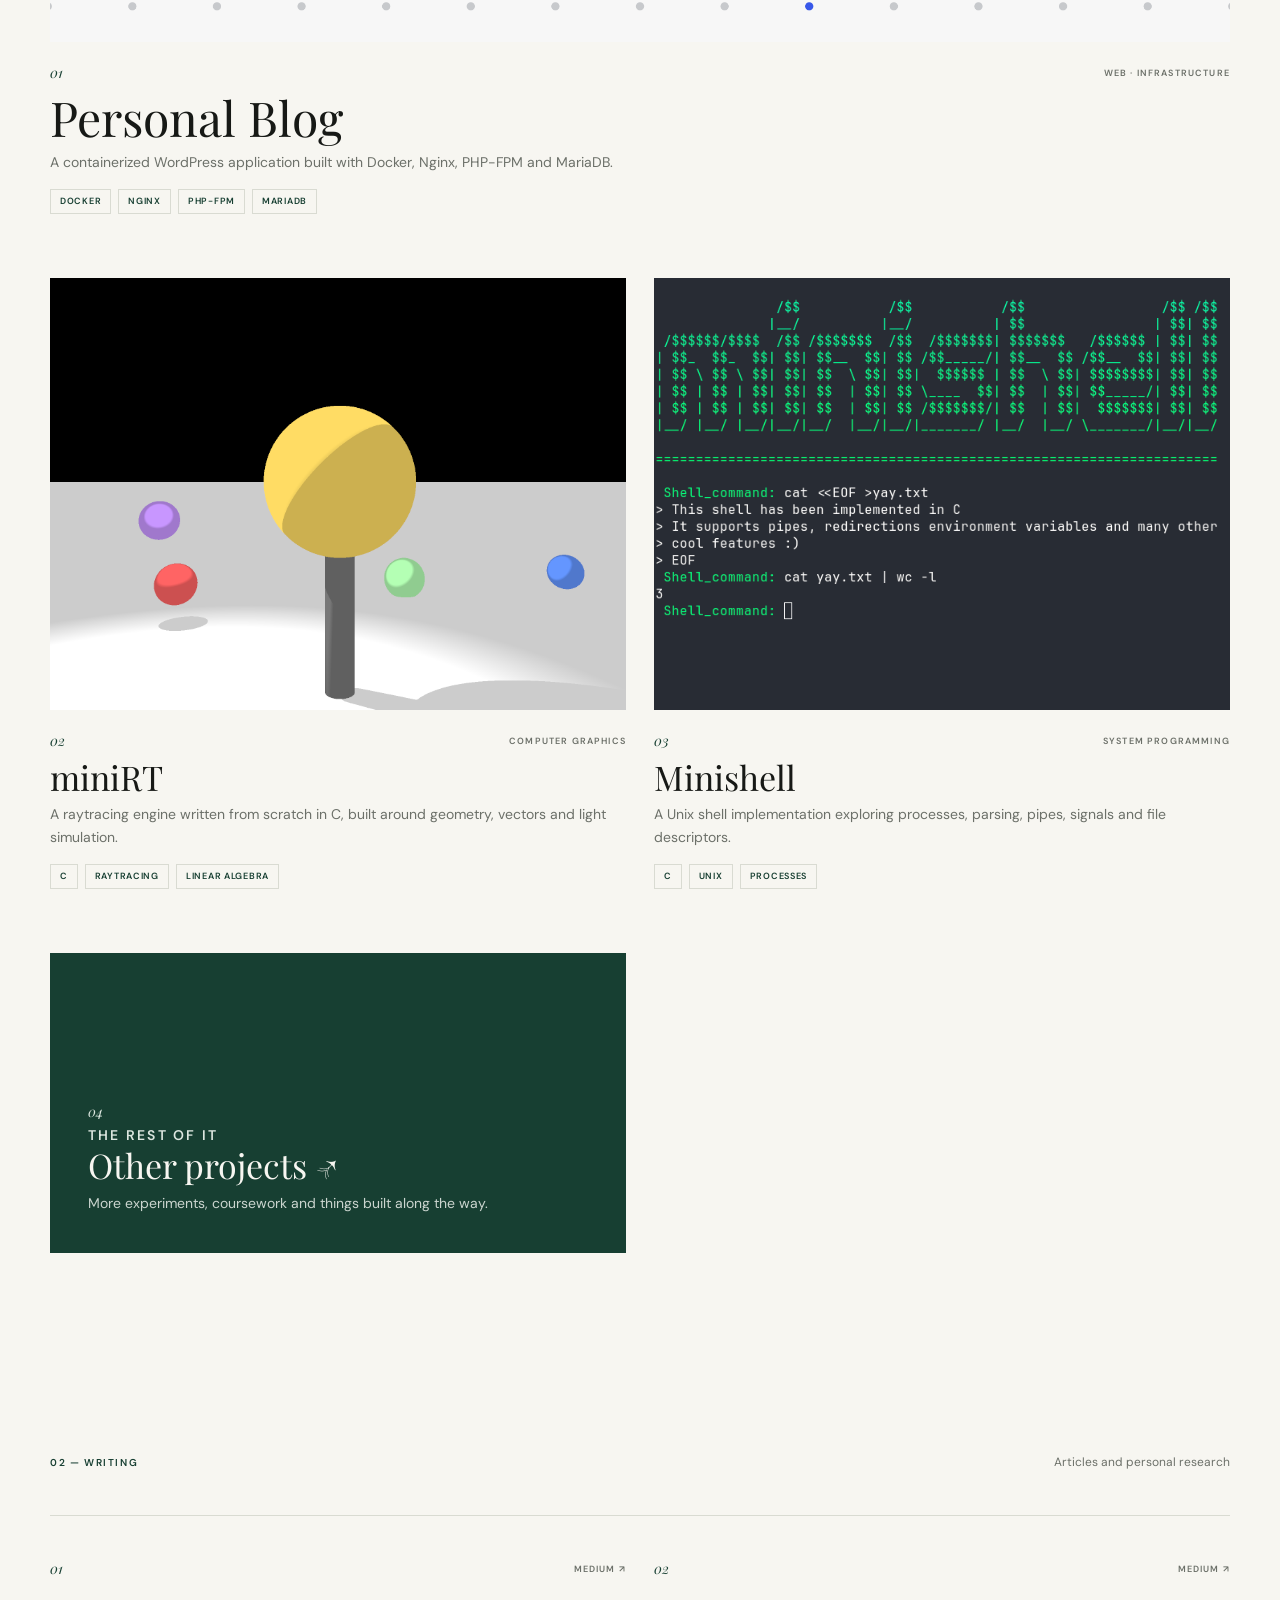
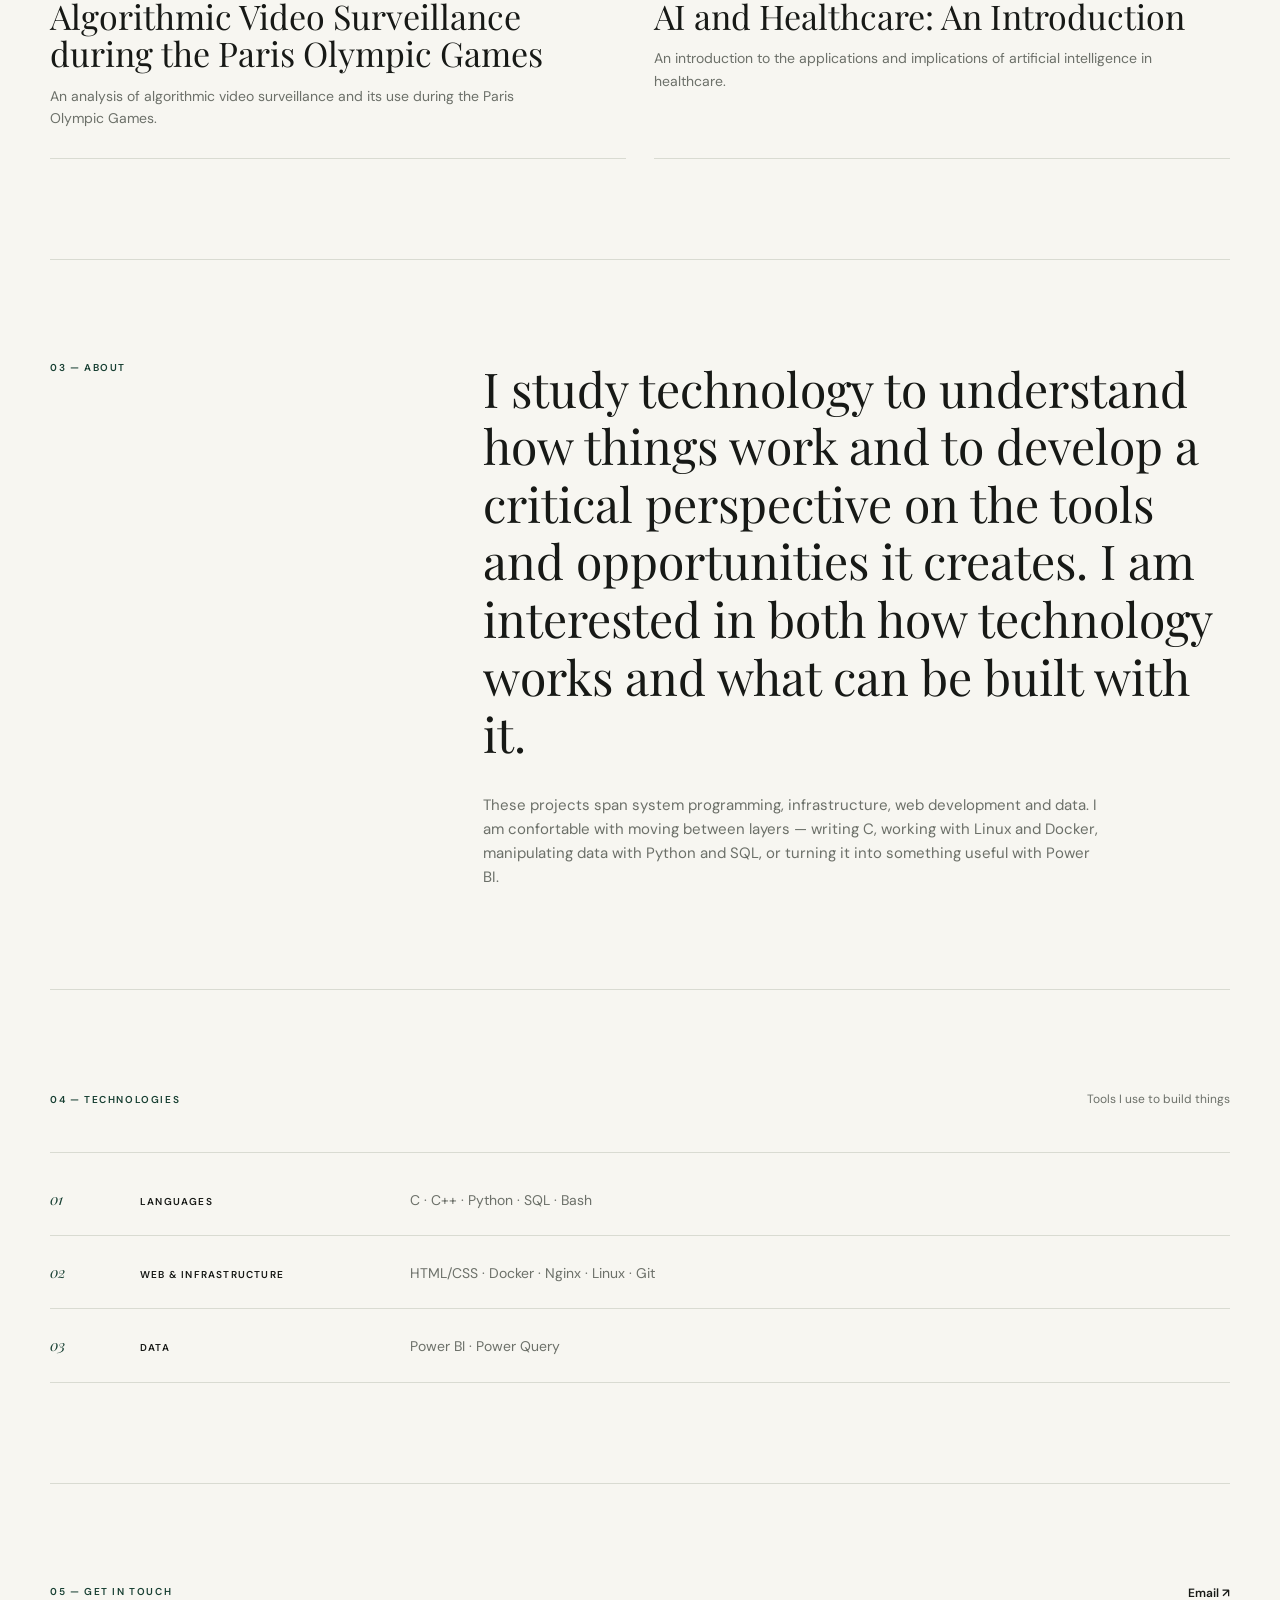
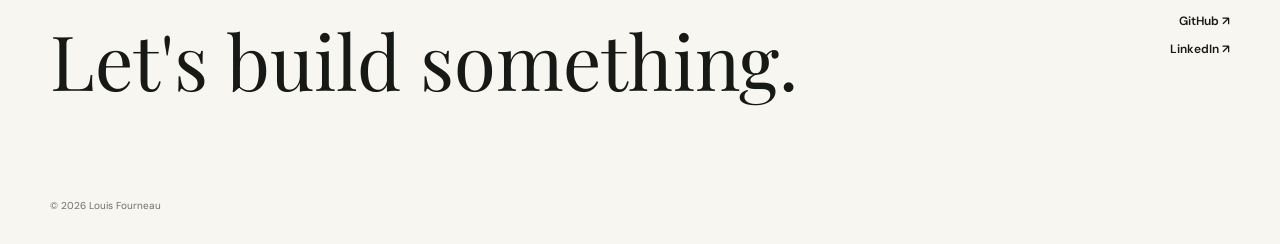
==== commit 348c3009: "save" ====
--- a/index.html
+++ b/index.html
@@ -280,7 +280,7 @@
 	        <!-- ARTICLE 01 -->
 	
 	        <a
-	            href="https://42ai.medium.com/la-surveillance-vid%C3%A9o-algorithmique-lors-des-jeux-olympiques-de-paris-3d31a7c92b85"
+	            href="https://42ai.medium.com/algorithmic-video-surveillance-during-the-paris-olympic-games-696c70055678"
 	            target="_blank"
 	            rel="noopener"
 	            class="writing-item"
@@ -299,8 +299,7 @@
 	            </div>
 	
 	            <h2>
-	                La surveillance vidéo algorithmique
-	                lors des Jeux Olympiques de Paris
+			Algorithmic Video Surveillance during the Paris Olympic Games
 	            </h2>
 	
 	            <p>
@@ -314,7 +313,7 @@
 	        <!-- ARTICLE 02 -->
 	
 	        <a
-	            href="https://42ai.medium.com/la-sant%C3%A9-et-lia-une-introduction-ab115e89bad5"
+	            href="https://42ai.medium.com/ai-and-healthcare-an-introduction-37b0bc72ba21"
 	            target="_blank"
 	            rel="noopener"
 	            class="writing-item"
@@ -333,8 +332,7 @@
 	            </div>
 	
 	            <h2>
-	                La santé et l'IA :
-	                une introduction
+			AI and Healthcare: An Introduction
 	            </h2>
 	
 	            <p>
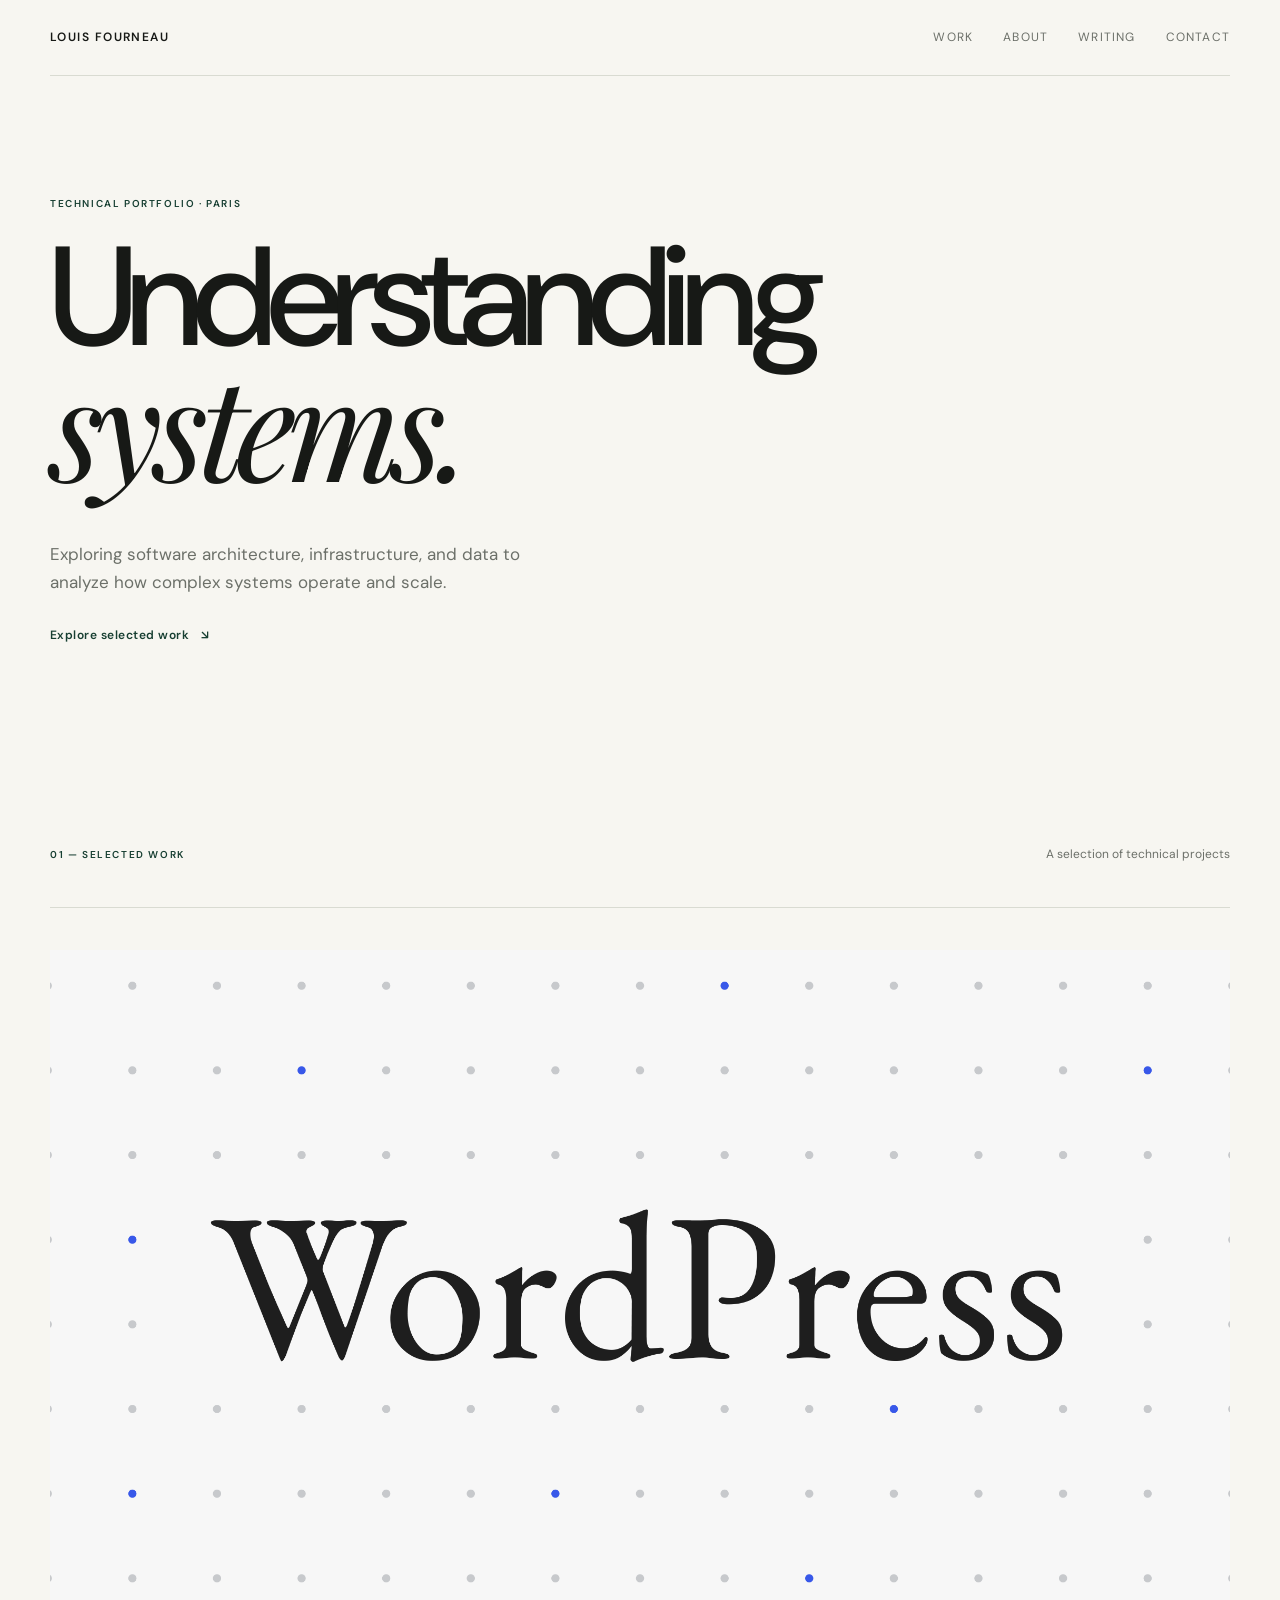
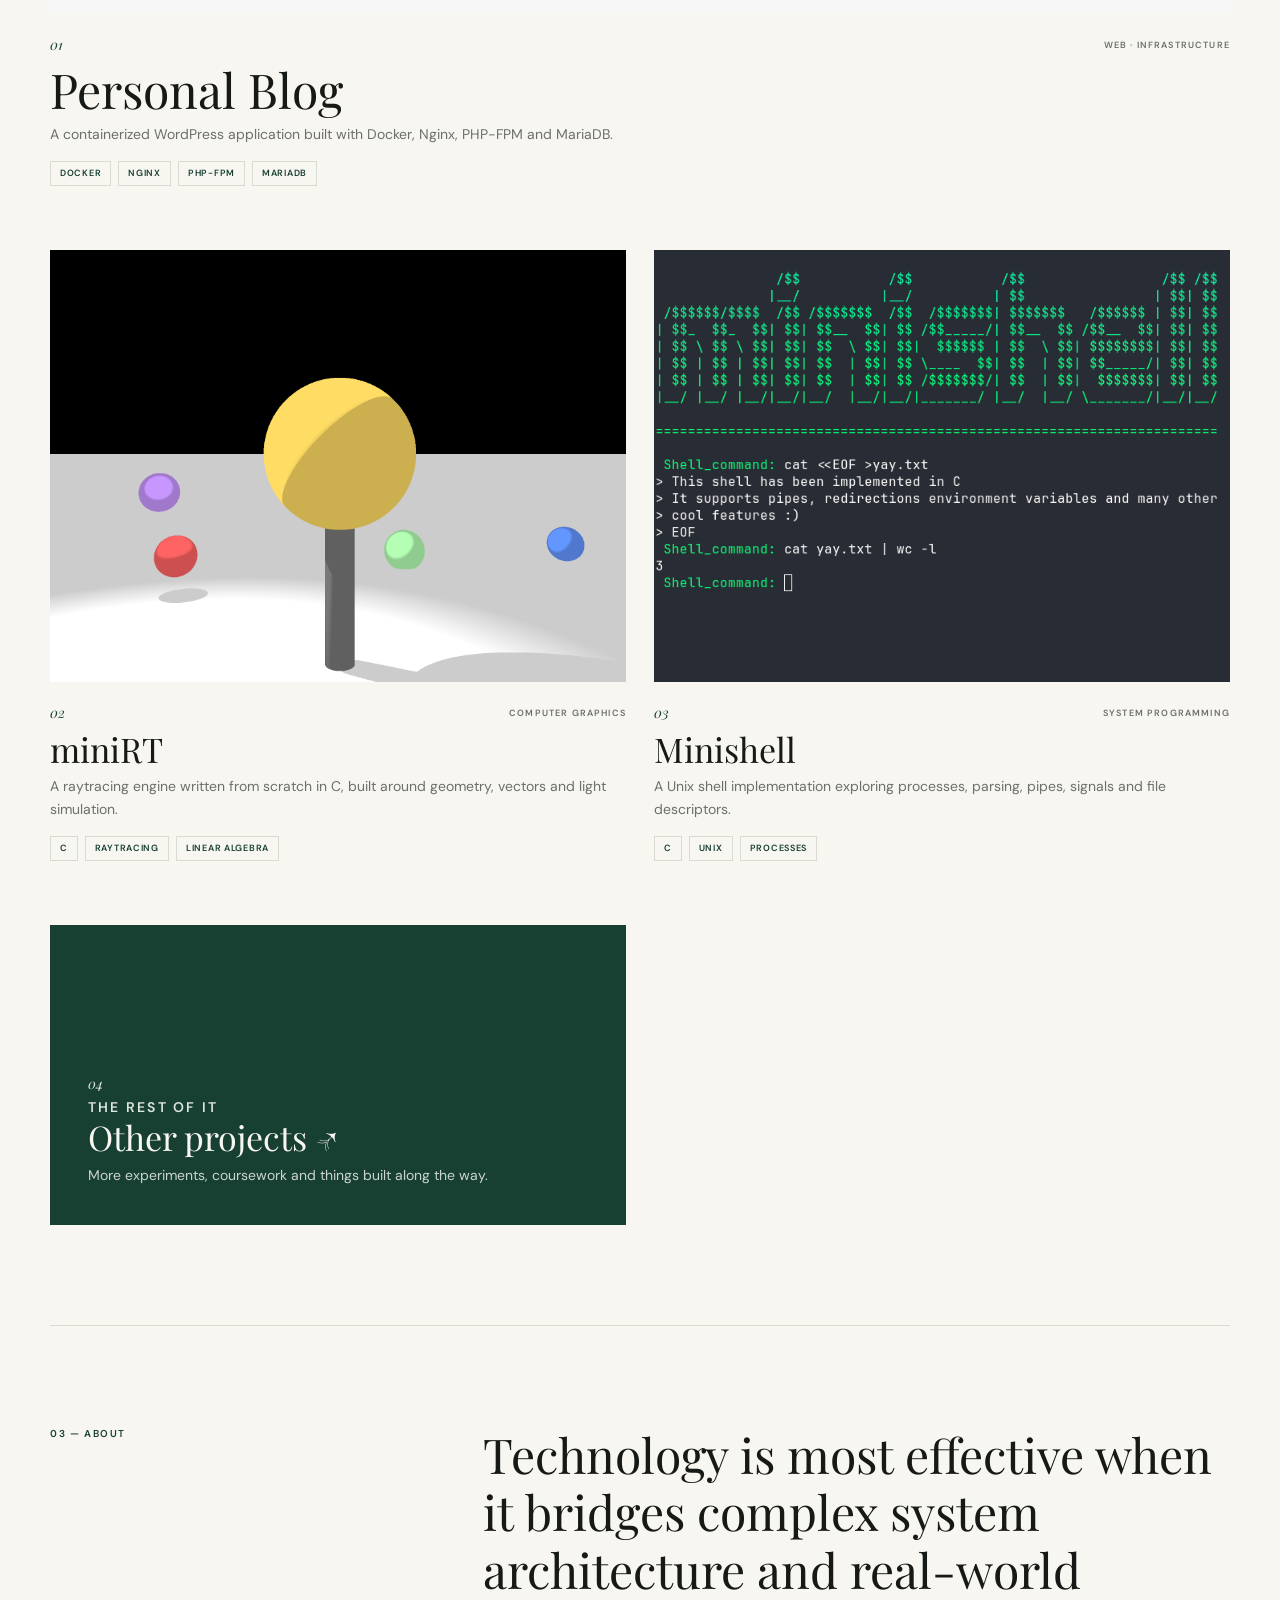
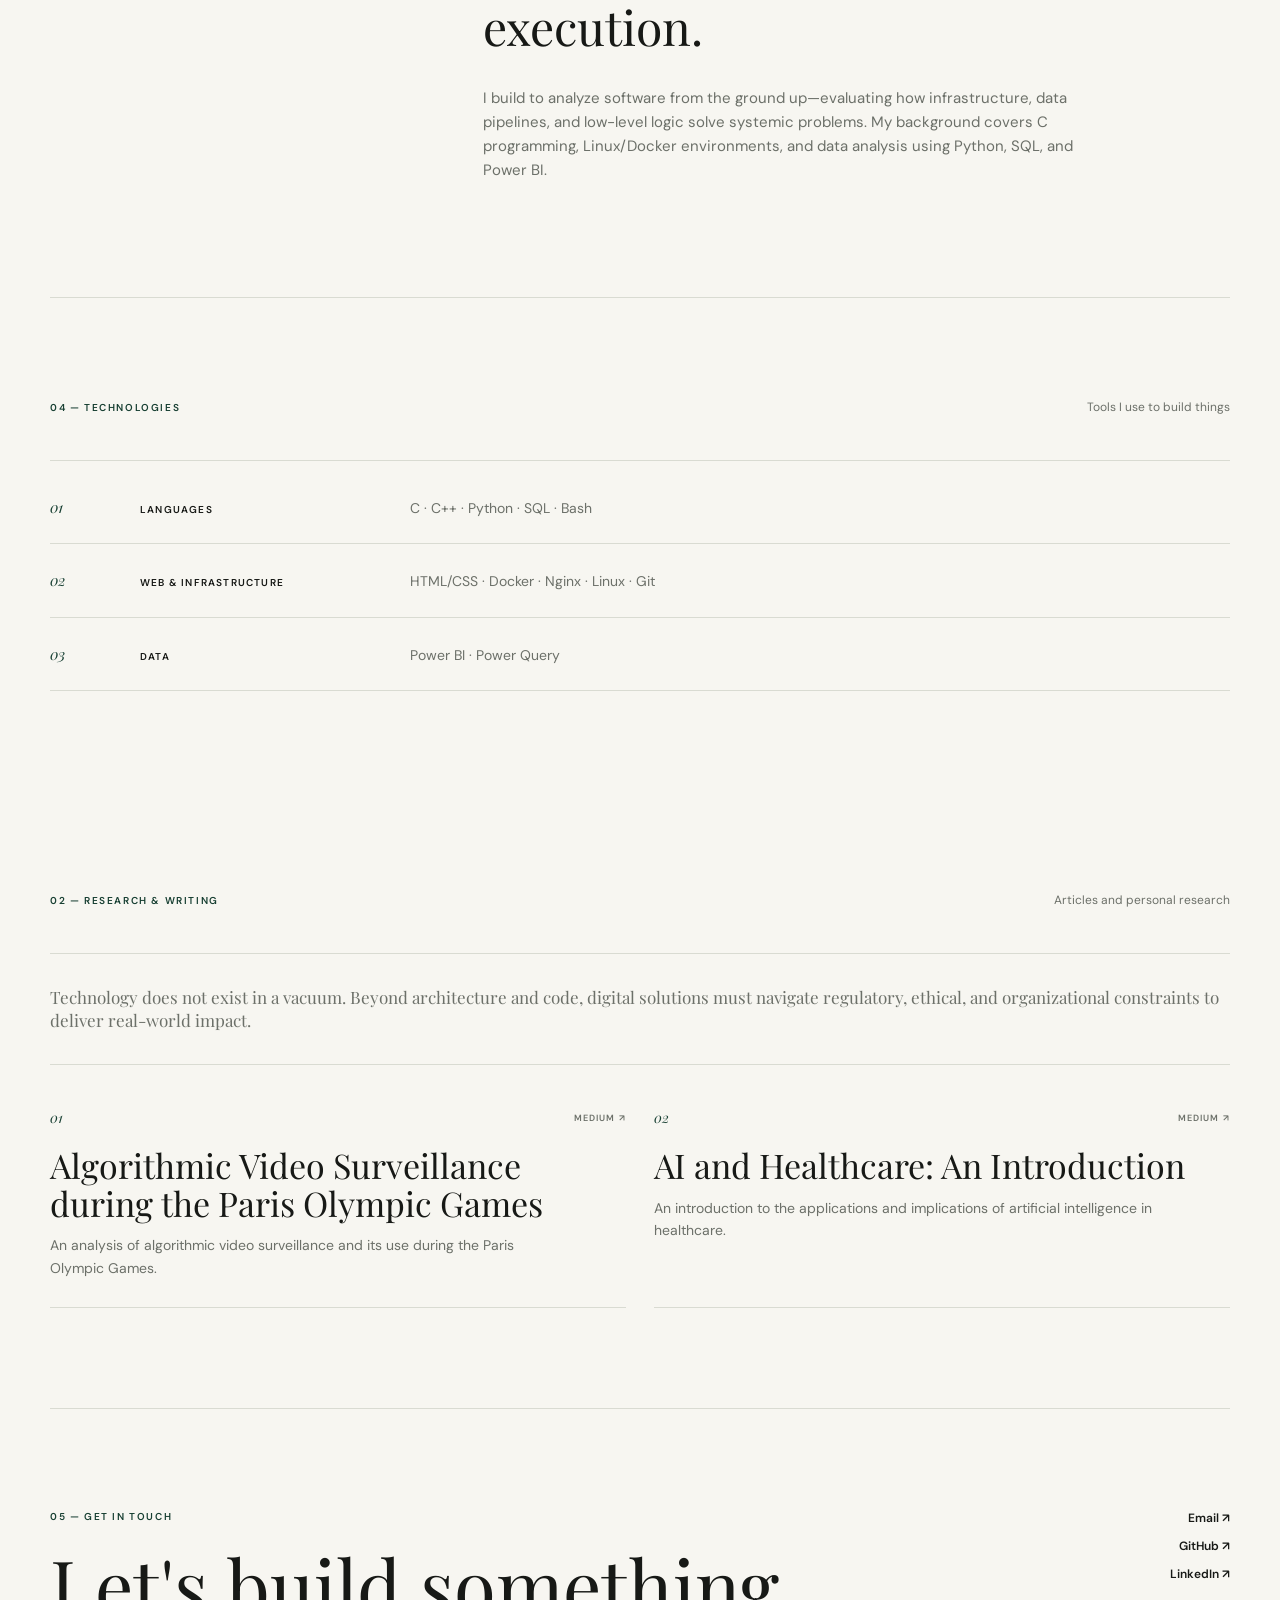
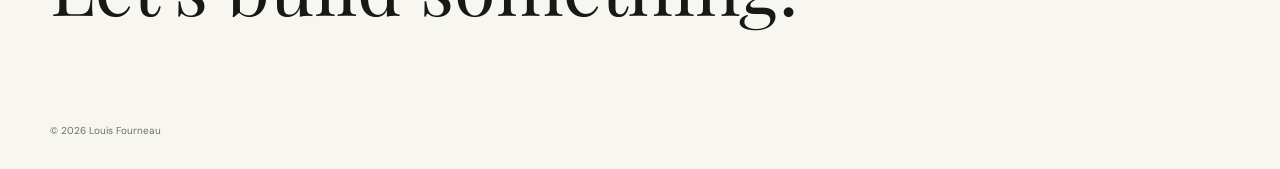
==== commit 7eb3684a: "writing save" ====
--- a/index.html
+++ b/index.html
@@ -38,8 +38,8 @@
 
         <nav>
             <a href="#work">Work</a>
+            <a href="#about">About</a>
             <a href="#writing">Writing</a>
-            <a href="#about">About</a>
             <a href="#contact">Contact</a>
         </nav>
 
@@ -57,13 +57,13 @@
             </p>
 
             <h1>
-                Developing <em>things.</em>
+                Understanding <em>systems.</em>
             </h1>
 
             <p class="hero-copy">
-                From low-level C programs to containerized applications,
-                I like understanding how things work and building
-                them from the ground up.
+	    	Exploring software architecture, infrastructure,
+		and data to analyze how complex systems
+		operate and scale.
             </p>
 
             <a href="#work" class="text-link">
@@ -257,6 +257,115 @@
 
         </section>
 
+	<!-- ABOUT -->
+
+        <section class="section about-section" id="about">
+
+            <div class="section-heading">
+
+                <p class="eyebrow">
+                    03 — ABOUT
+                </p>
+
+            </div>
+
+            <div class="about-content">
+                <p class="about-lead">
+		    Technology is most effective when it bridges
+		    complex system architecture and real-world execution.
+		</p>
+
+                <p class="about-body">
+		    I build to analyze software from the ground up—evaluating
+		    how infrastructure, data pipelines, and low-level
+		    logic solve systemic problems. My background covers C programming,
+		    Linux/Docker environments, and data analysis 
+		    using Python, SQL, and Power BI.
+                </p>
+                </p>
+
+            </div>
+
+        </section>
+
+
+        <!-- TECHNOLOGIES -->
+
+        <section class="section tech-section" id="technologies">
+
+            <div class="section-heading">
+
+                <p class="eyebrow">
+                    04 — TECHNOLOGIES
+                </p>
+
+                <p class="section-note">
+                    Tools I use to build things
+                </p>
+
+            </div>
+
+
+            <div class="tech-list">
+
+
+                <div class="tech-row">
+
+                    <span class="tech-index">
+                        01
+                    </span>
+
+                    <span class="tech-category">
+                        LANGUAGES
+                    </span>
+
+                    <span class="tech-items">
+                        C · C++ · Python · SQL · Bash
+                    </span>
+
+                </div>
+
+
+                <div class="tech-row">
+
+                    <span class="tech-index">
+                        02
+                    </span>
+
+                    <span class="tech-category">
+                        WEB & INFRASTRUCTURE
+                    </span>
+
+                    <span class="tech-items">
+                        HTML/CSS · Docker · Nginx · Linux · Git
+                    </span>
+
+                </div>
+
+
+                <div class="tech-row">
+
+                    <span class="tech-index">
+                        03
+                    </span>
+
+                    <span class="tech-category">
+                        DATA
+                    </span>
+
+                    <span class="tech-items">
+                        Power BI · Power Query
+                    </span>
+
+                </div>
+
+
+            </div>
+
+        </section>
+
+    </main>
+
 	<!-- WRITING -->
 	
 	<section class="section" id="writing">
@@ -264,18 +373,23 @@
 	    <div class="section-heading">
 	
 	        <p class="eyebrow">
-	            02 — WRITING
+	            02 — RESEARCH & WRITING
 	        </p>
 	
 	        <p class="section-note">
 	            Articles and personal research
 	        </p>
-	
 	    </div>
 	
-	
+	    <div class="writing-intro-grid">
+	    	<p class="writing-intro-lead">
+            		    Technology does not exist in a vacuum. Beyond 
+	    	        architecture and code, digital solutions must
+	    	        navigate regulatory, ethical, and organizational 
+	    	        constraints to deliver real-world impact.
+            	</p>	
+	    </div>
 	    <div class="writing-list">
-	
 	
 	        <!-- ARTICLE 01 -->
 	
@@ -346,118 +460,6 @@
 	    </div>
 	
 	</section>  
-	<!-- ABOUT -->
-
-        <section class="section about-section" id="about">
-
-            <div class="section-heading">
-
-                <p class="eyebrow">
-                    03 — ABOUT
-                </p>
-
-            </div>
-
-            <div class="about-content">
-
-                <p class="about-lead">
-       		    I study technology to understand how things work and to
-		    develop a critical perspective on the tools and opportunities 
-		    it creates. I am interested in both how technology works and what 
-		    can be built with it.
-		</p>
-
-                <p class="about-body">
-                    These projects span system programming,
-                    infrastructure, web development and data.
-                    I am confortable with moving between layers — writing C,
-                    working with Linux and Docker, manipulating
-                    data with Python and SQL, or turning it into
-                    something useful with Power BI.
-                </p>
-
-            </div>
-
-        </section>
-
-
-        <!-- TECHNOLOGIES -->
-
-        <section class="section tech-section" id="technologies">
-
-            <div class="section-heading">
-
-                <p class="eyebrow">
-                    04 — TECHNOLOGIES
-                </p>
-
-                <p class="section-note">
-                    Tools I use to build things
-                </p>
-
-            </div>
-
-
-            <div class="tech-list">
-
-
-                <div class="tech-row">
-
-                    <span class="tech-index">
-                        01
-                    </span>
-
-                    <span class="tech-category">
-                        LANGUAGES
-                    </span>
-
-                    <span class="tech-items">
-                        C · C++ · Python · SQL · Bash
-                    </span>
-
-                </div>
-
-
-                <div class="tech-row">
-
-                    <span class="tech-index">
-                        02
-                    </span>
-
-                    <span class="tech-category">
-                        WEB & INFRASTRUCTURE
-                    </span>
-
-                    <span class="tech-items">
-                        HTML/CSS · Docker · Nginx · Linux · Git
-                    </span>
-
-                </div>
-
-
-                <div class="tech-row">
-
-                    <span class="tech-index">
-                        03
-                    </span>
-
-                    <span class="tech-category">
-                        DATA
-                    </span>
-
-                    <span class="tech-items">
-                        Power BI · Power Query
-                    </span>
-
-                </div>
-
-
-            </div>
-
-        </section>
-
-    </main>
-
 
     <!-- FOOTER -->
 
--- a/style.css
+++ b/style.css
@@ -865,3 +865,26 @@
 
     line-height: 1.6;
 }
+
+.writing-intro {
+    max-width: 620px;
+    margin: 32px 0 0;
+    color: var(--muted);
+    font-size: 15px;
+    line-height: 1.65;
+}
+
+.writing-intro-grid {
+    padding-top: 32px;
+    border-bottom: 1px solid var(--line);
+    padding-bottom: 32px;
+}
+
+.writing-intro-lead {
+    margin: 0;
+    font-family: var(--serif);
+    color: var(--muted);
+    align: justify;
+    font-size: 17px;
+    line-height: 1.35;
+}
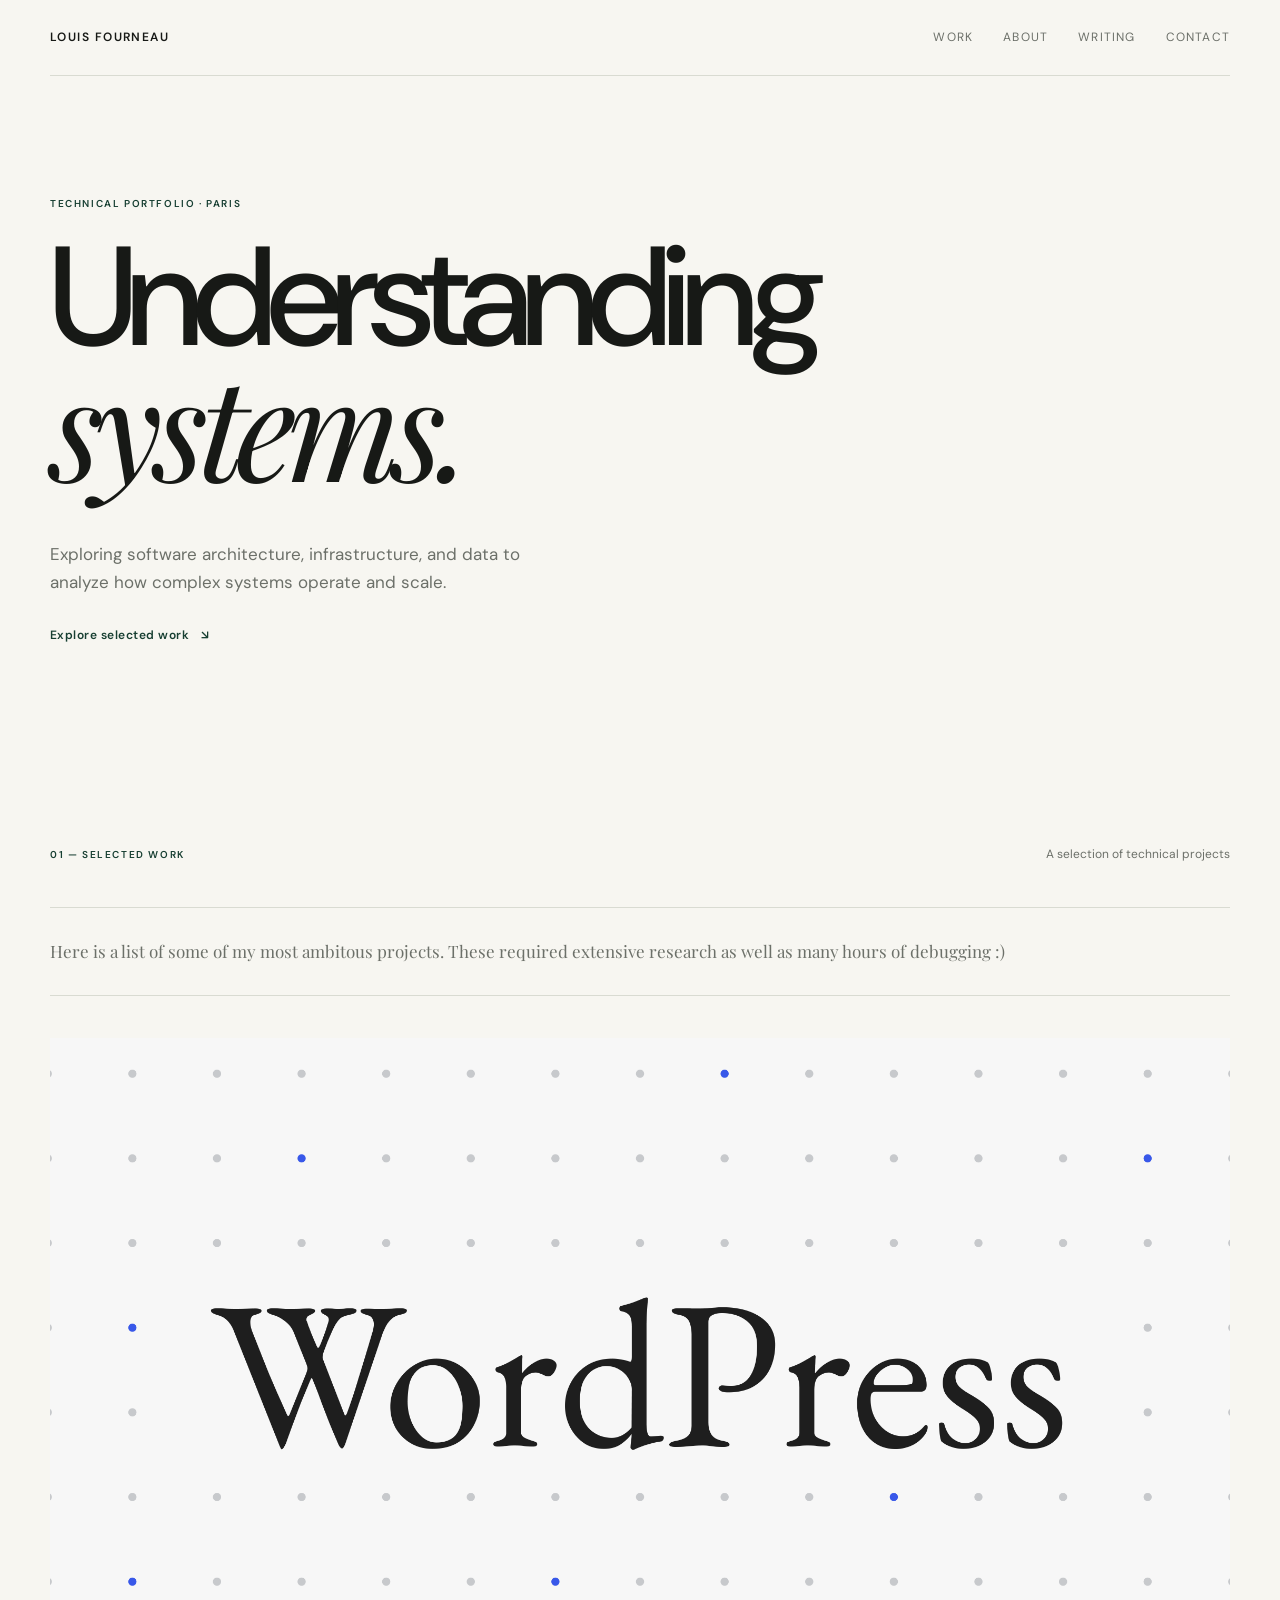
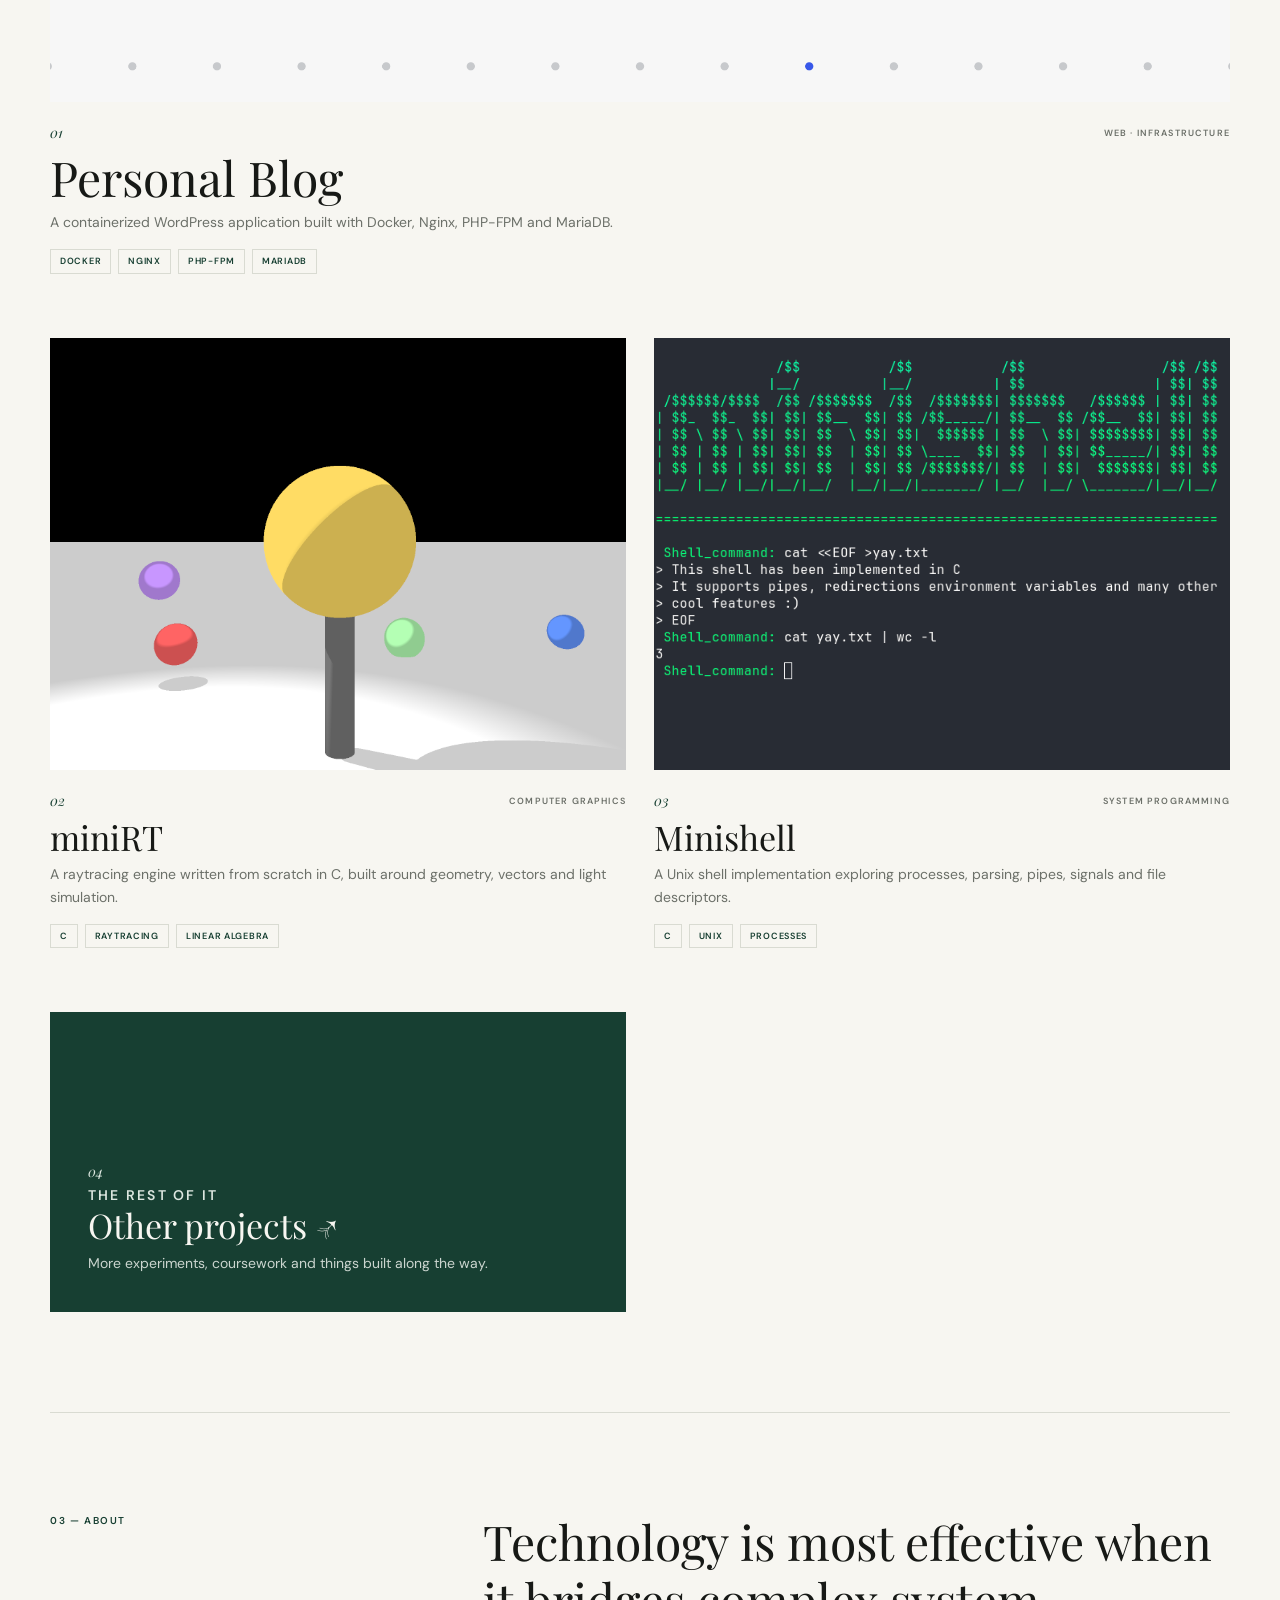
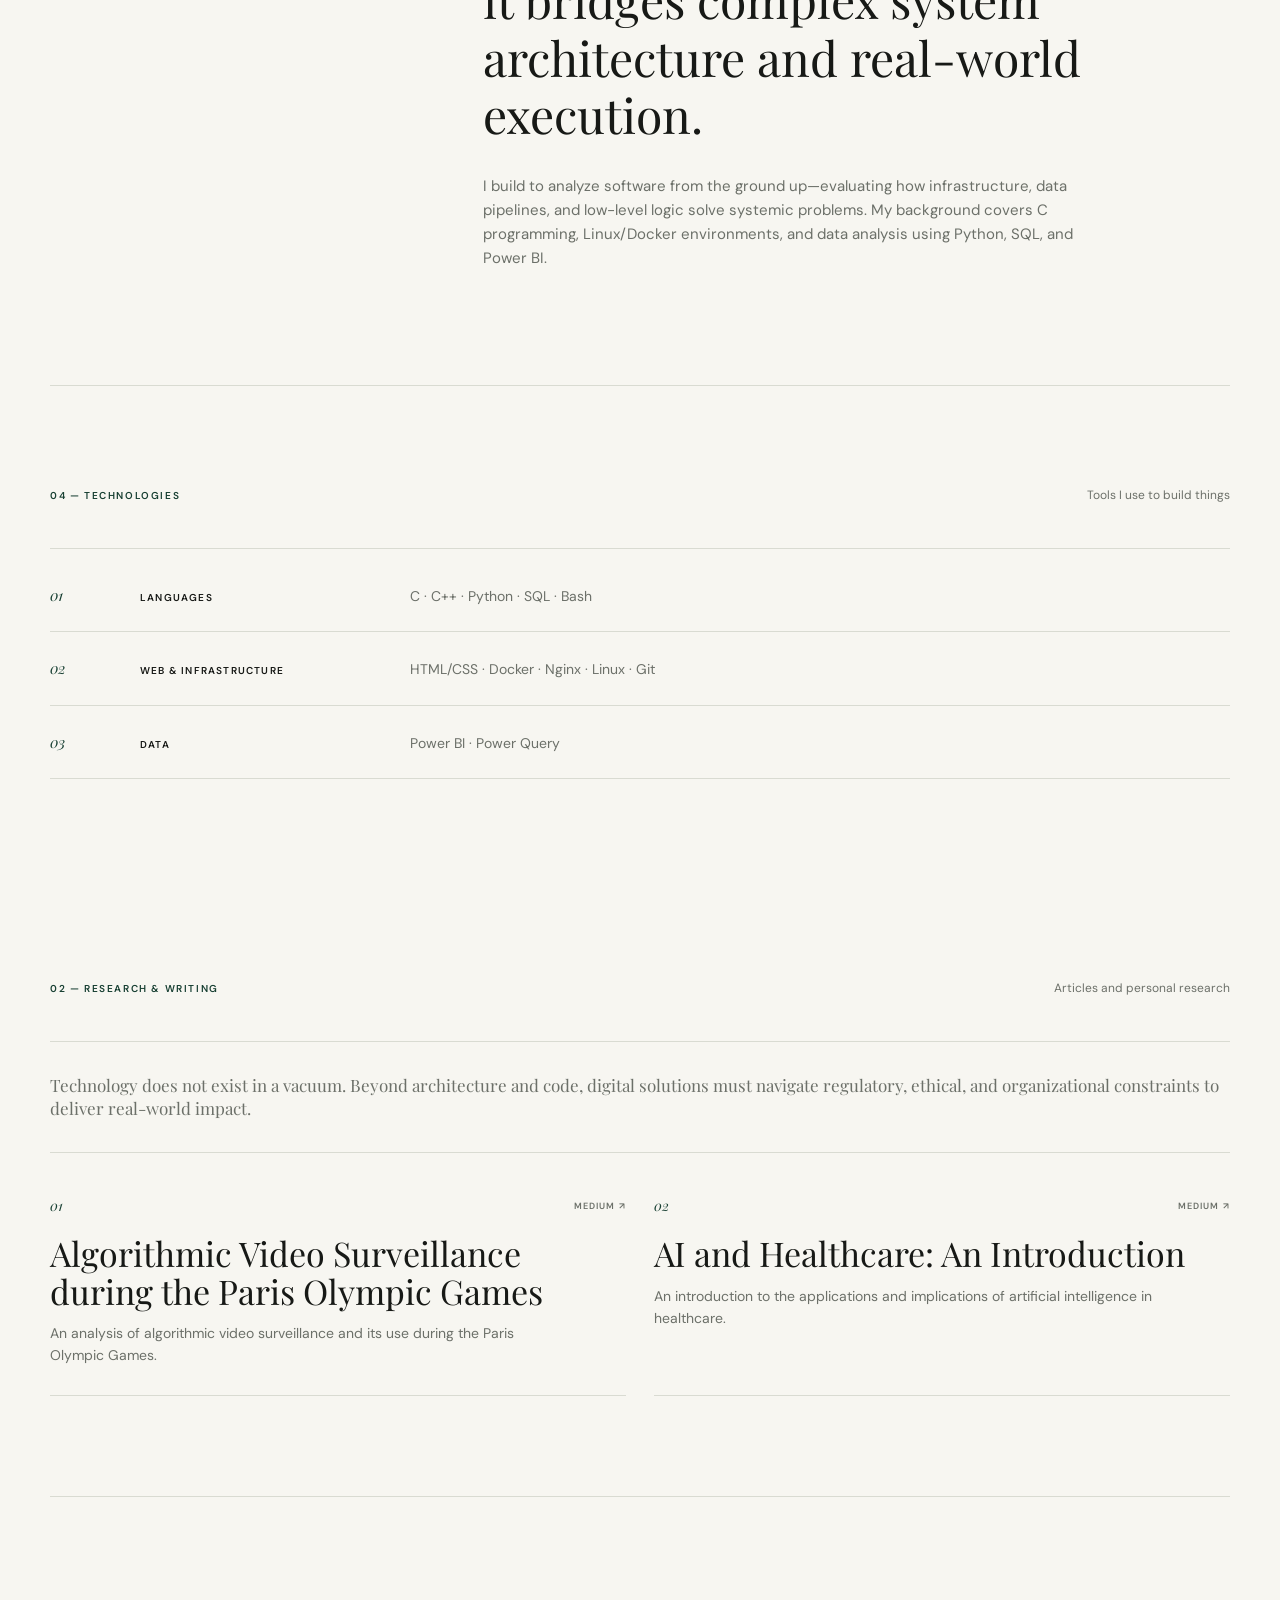
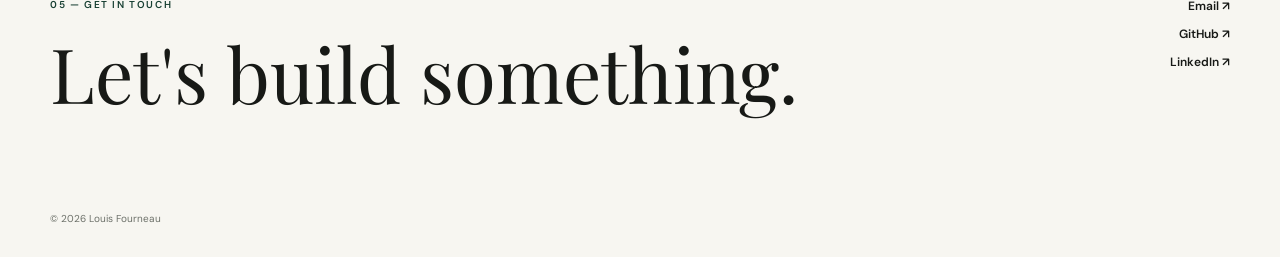
==== commit a98919ec: "save" ====
--- a/index.html
+++ b/index.html
@@ -89,7 +89,12 @@
                 </p>
 
             </div>
-
+	    <div class="writing-intro-grid">
+                <p class="writing-intro-lead">
+		    Here is a list of some of my most ambitous projects. These required extensive
+		    research as well as many hours of debugging :)
+                </p>
+            </div>
 
             <div class="project-grid">
 
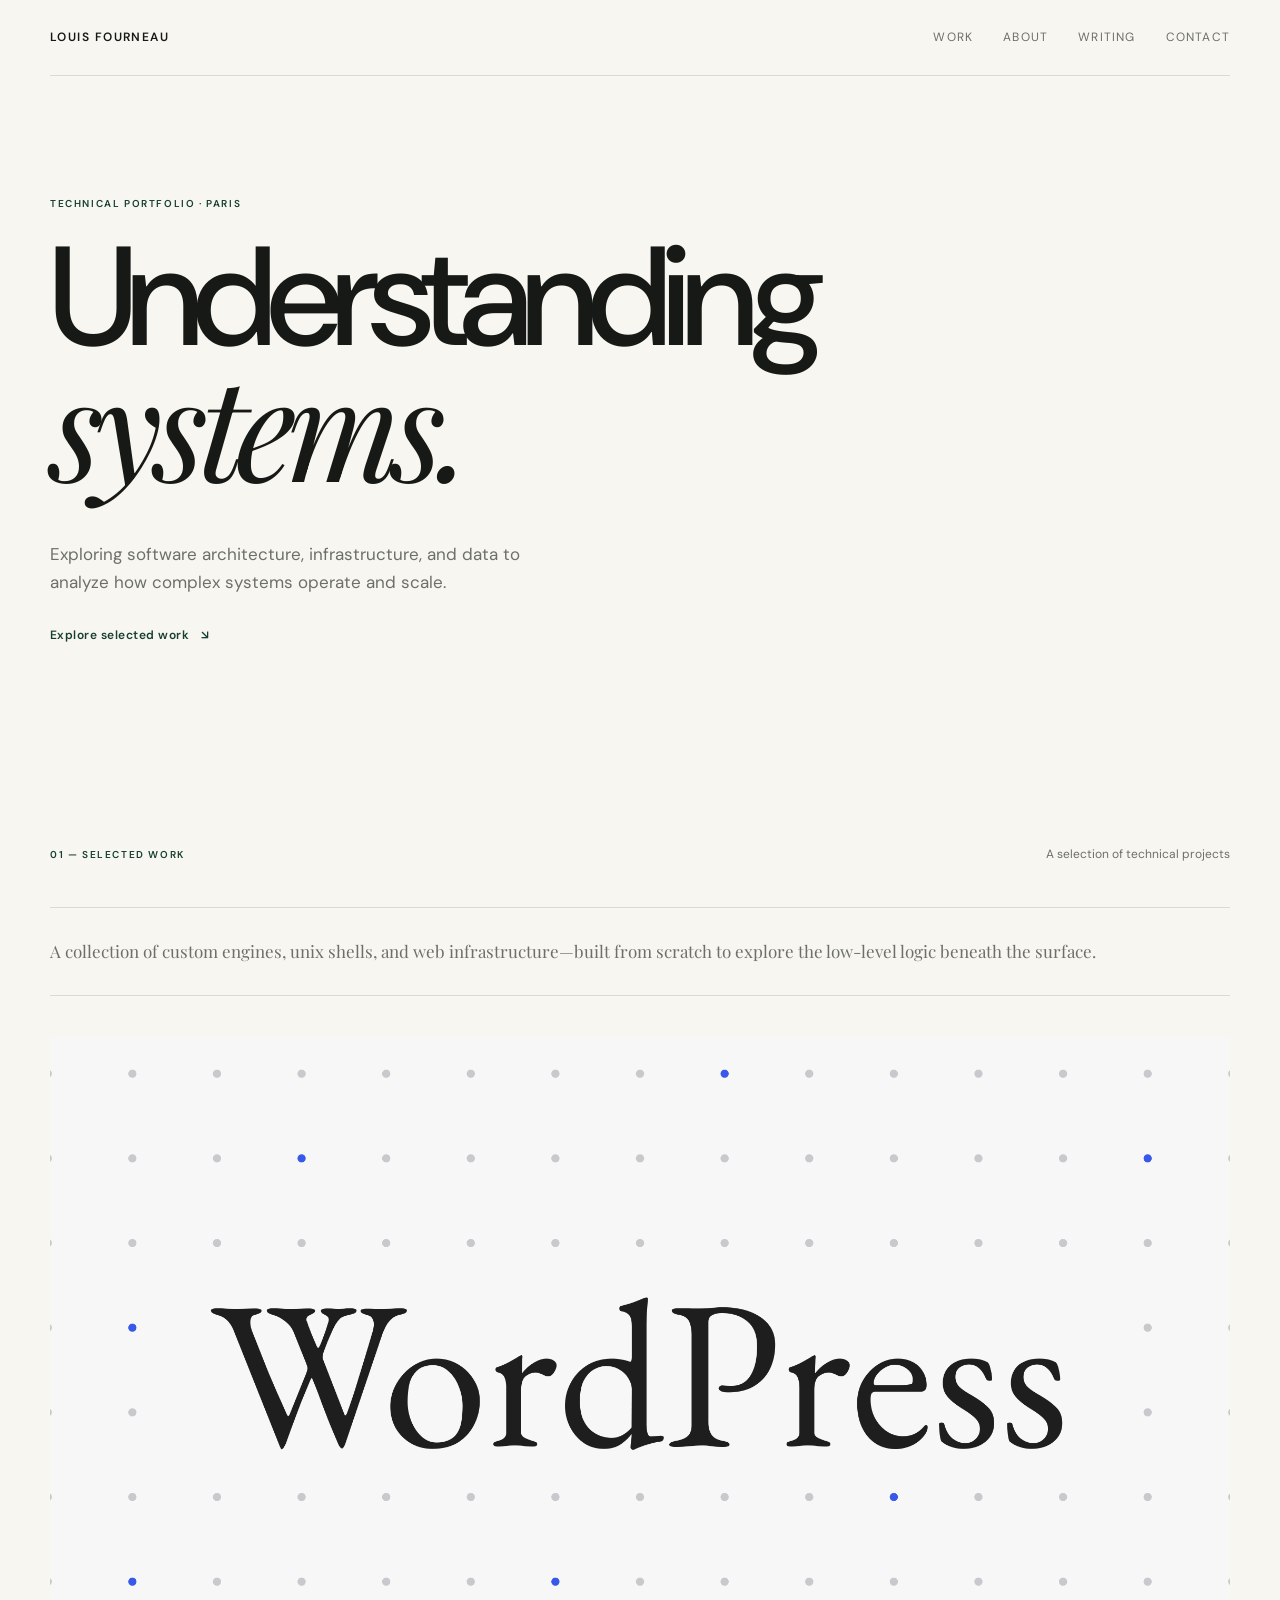
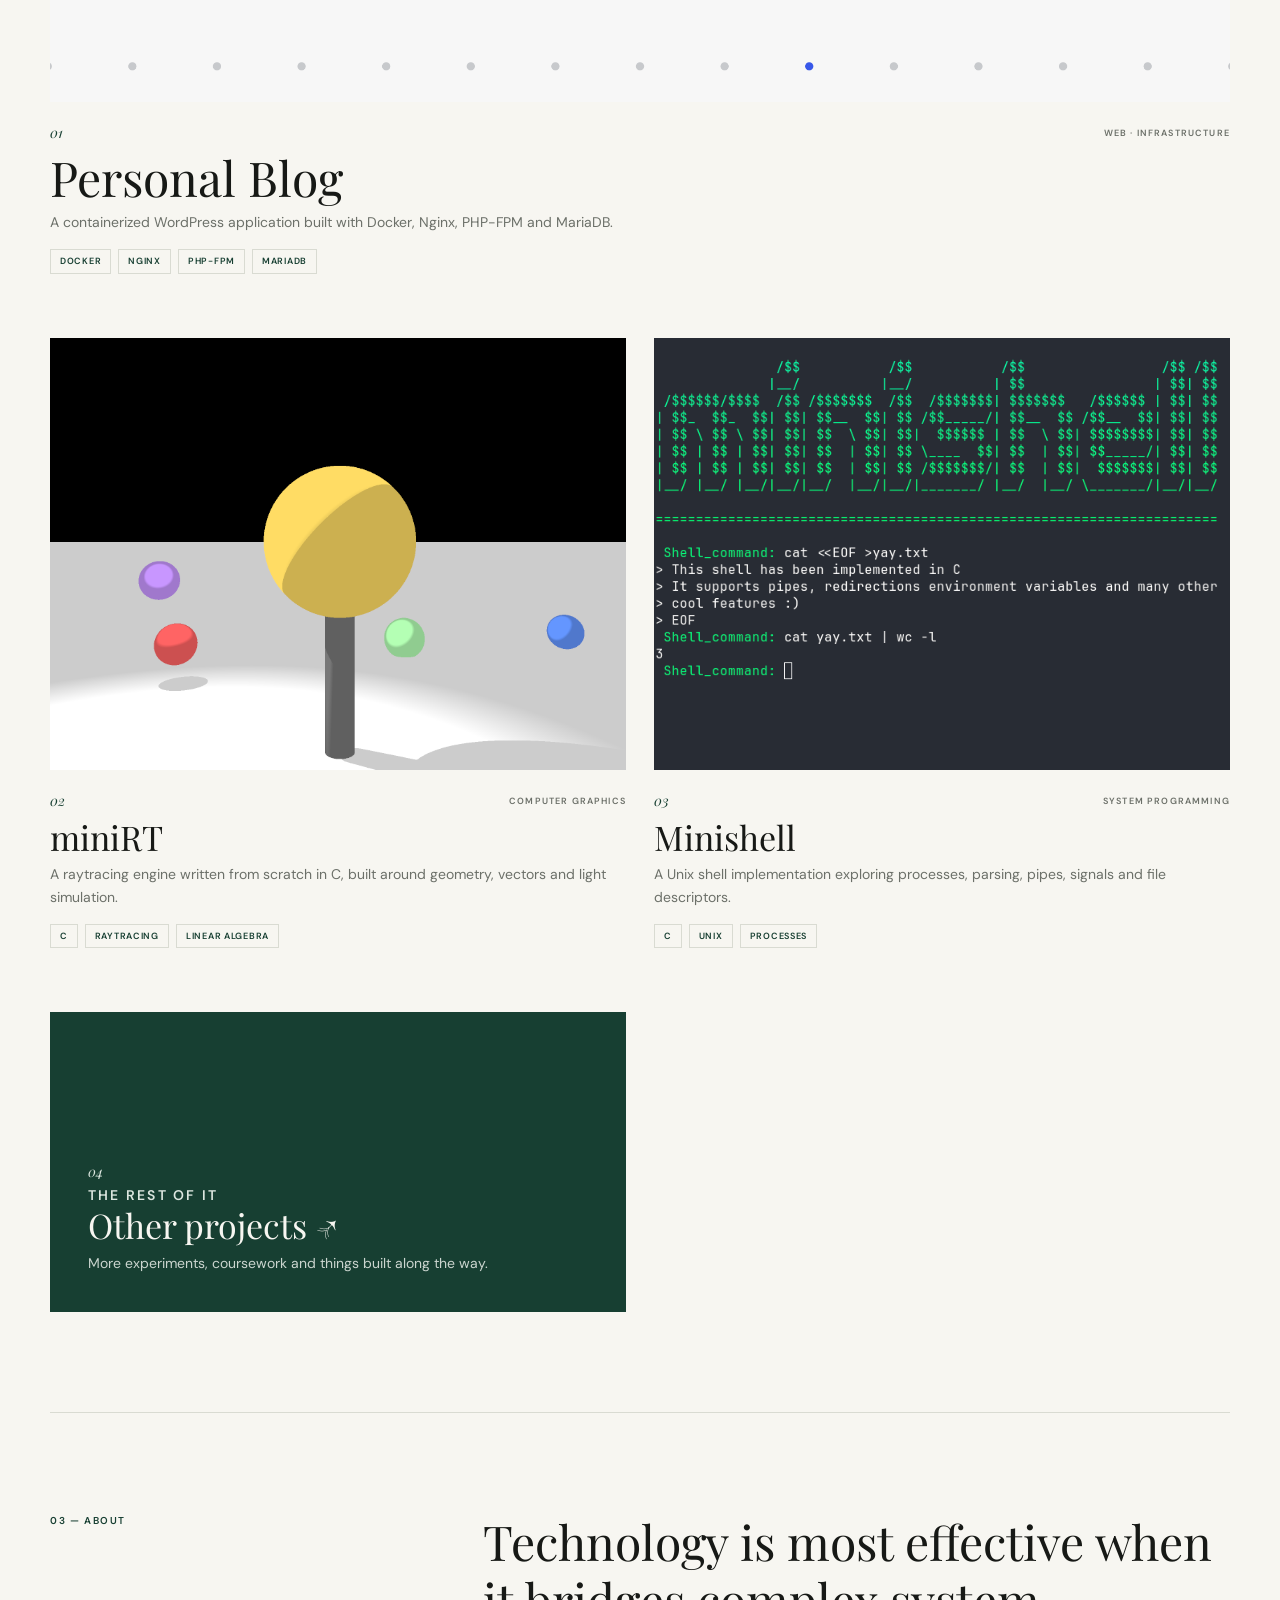
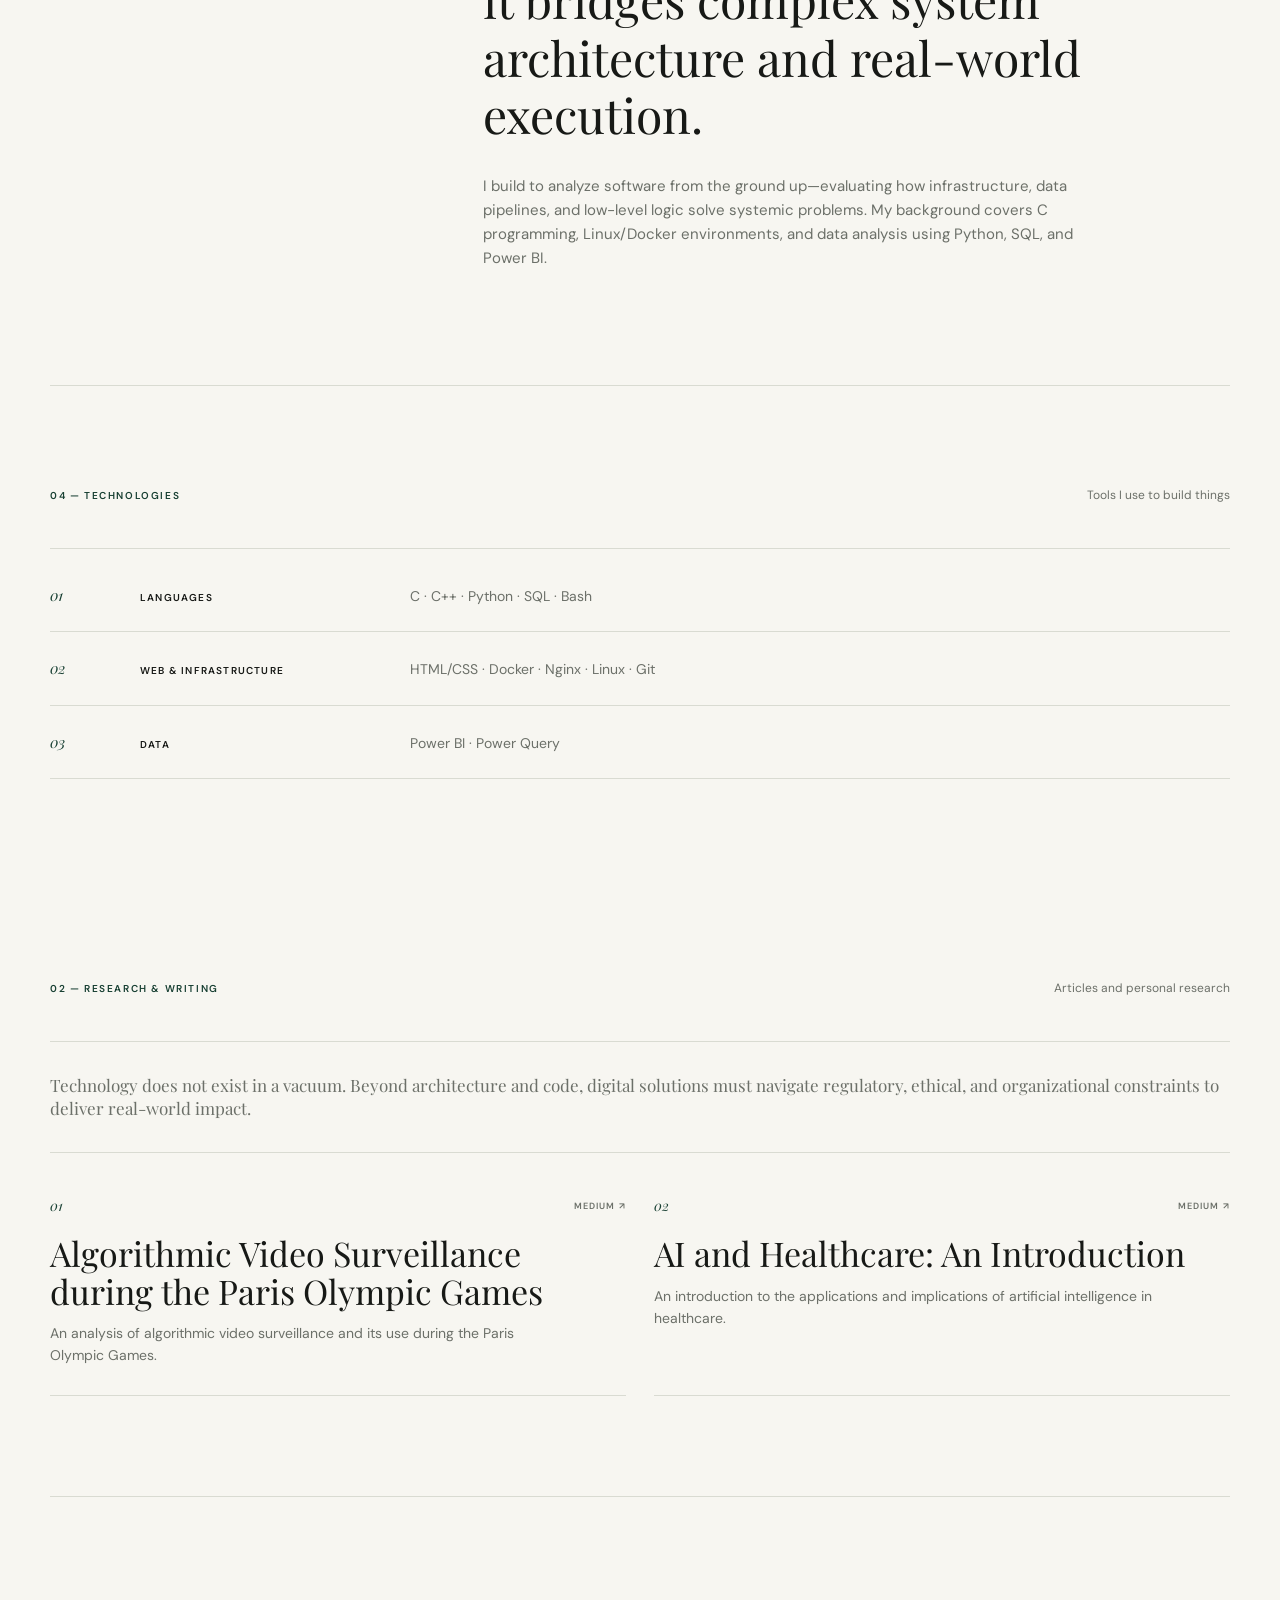
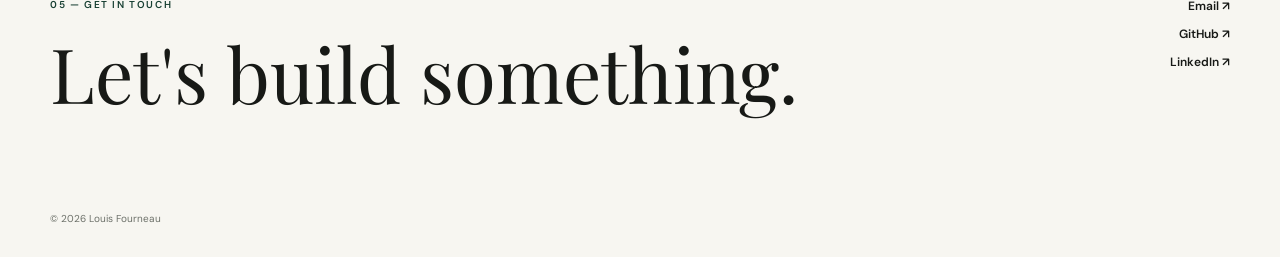
==== commit 37f74253: "subtitle" ====
--- a/index.html
+++ b/index.html
@@ -91,8 +91,9 @@
             </div>
 	    <div class="writing-intro-grid">
                 <p class="writing-intro-lead">
-		    Here is a list of some of my most ambitous projects. These required extensive
-		    research as well as many hours of debugging :)
+		     A collection of custom engines, unix shells,
+		     and web infrastructure—built from scratch to 
+		     explore the low-level logic beneath the surface.
                 </p>
             </div>
 
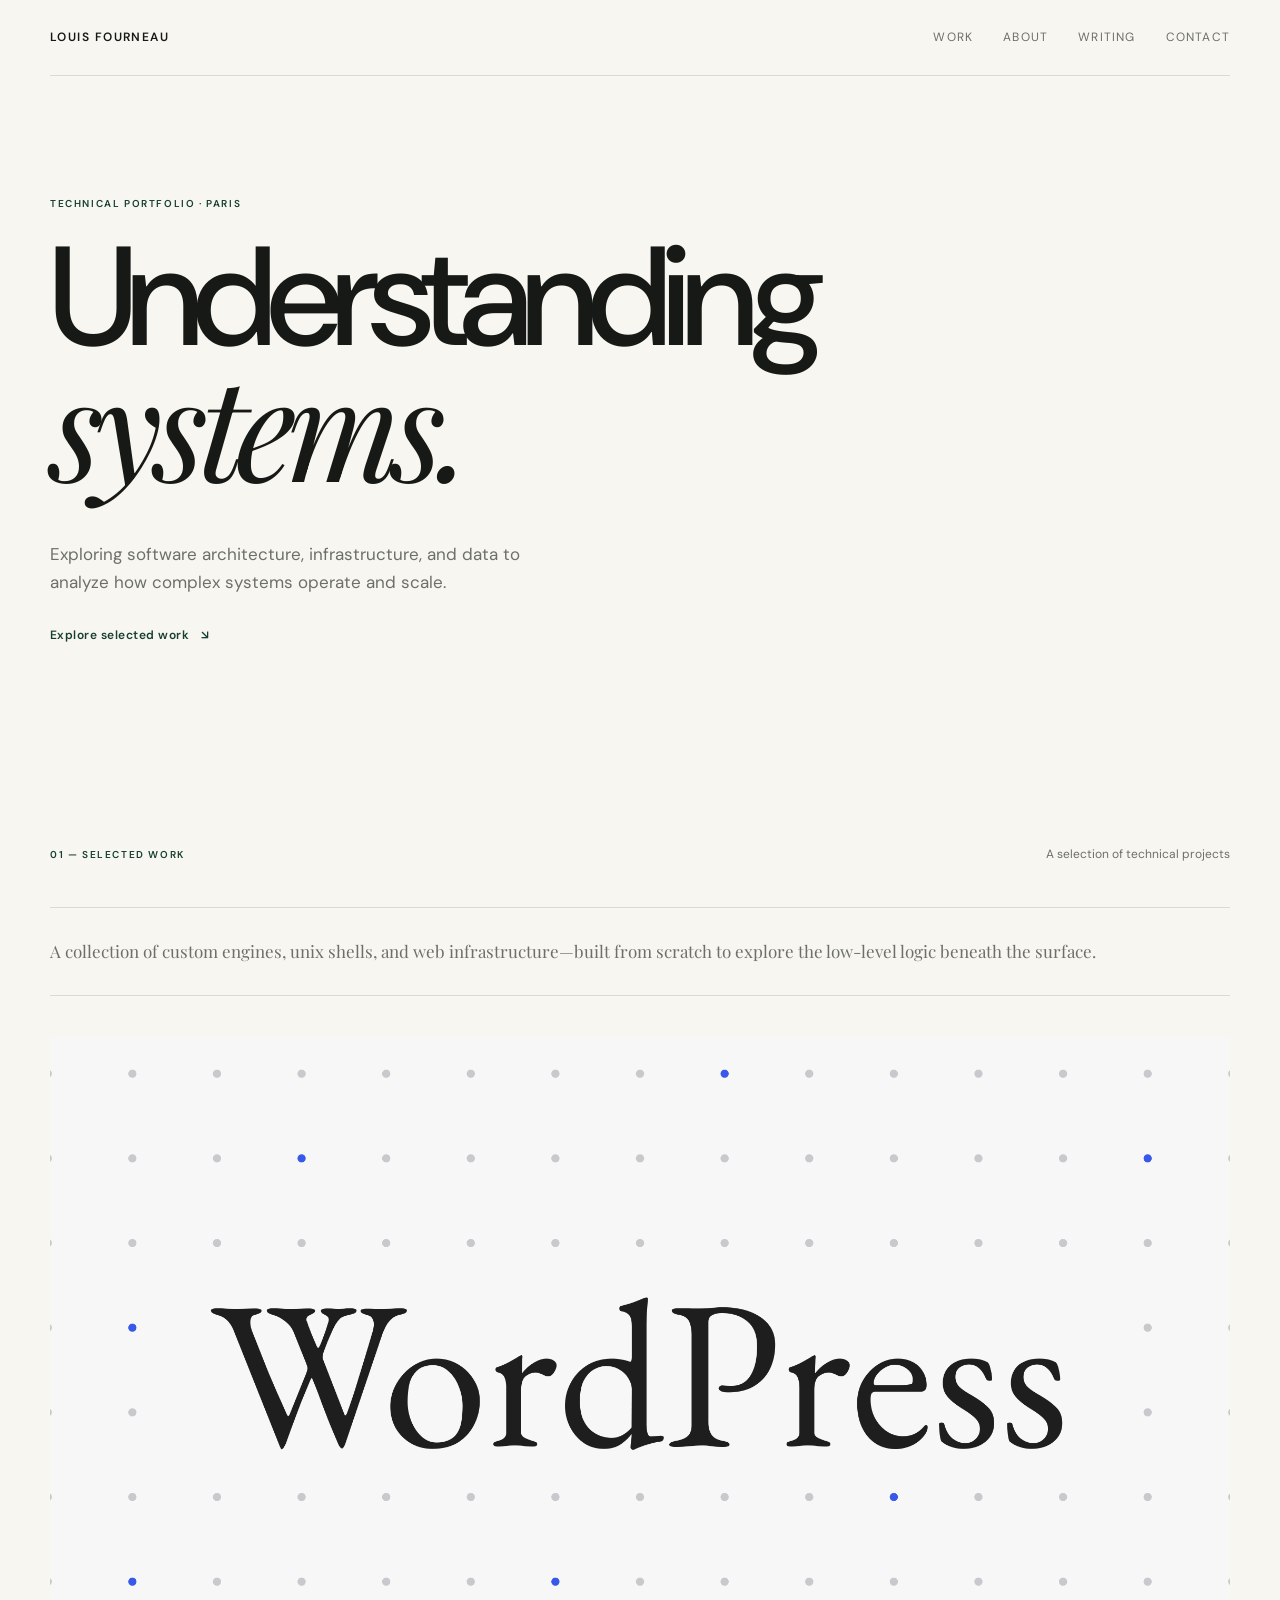
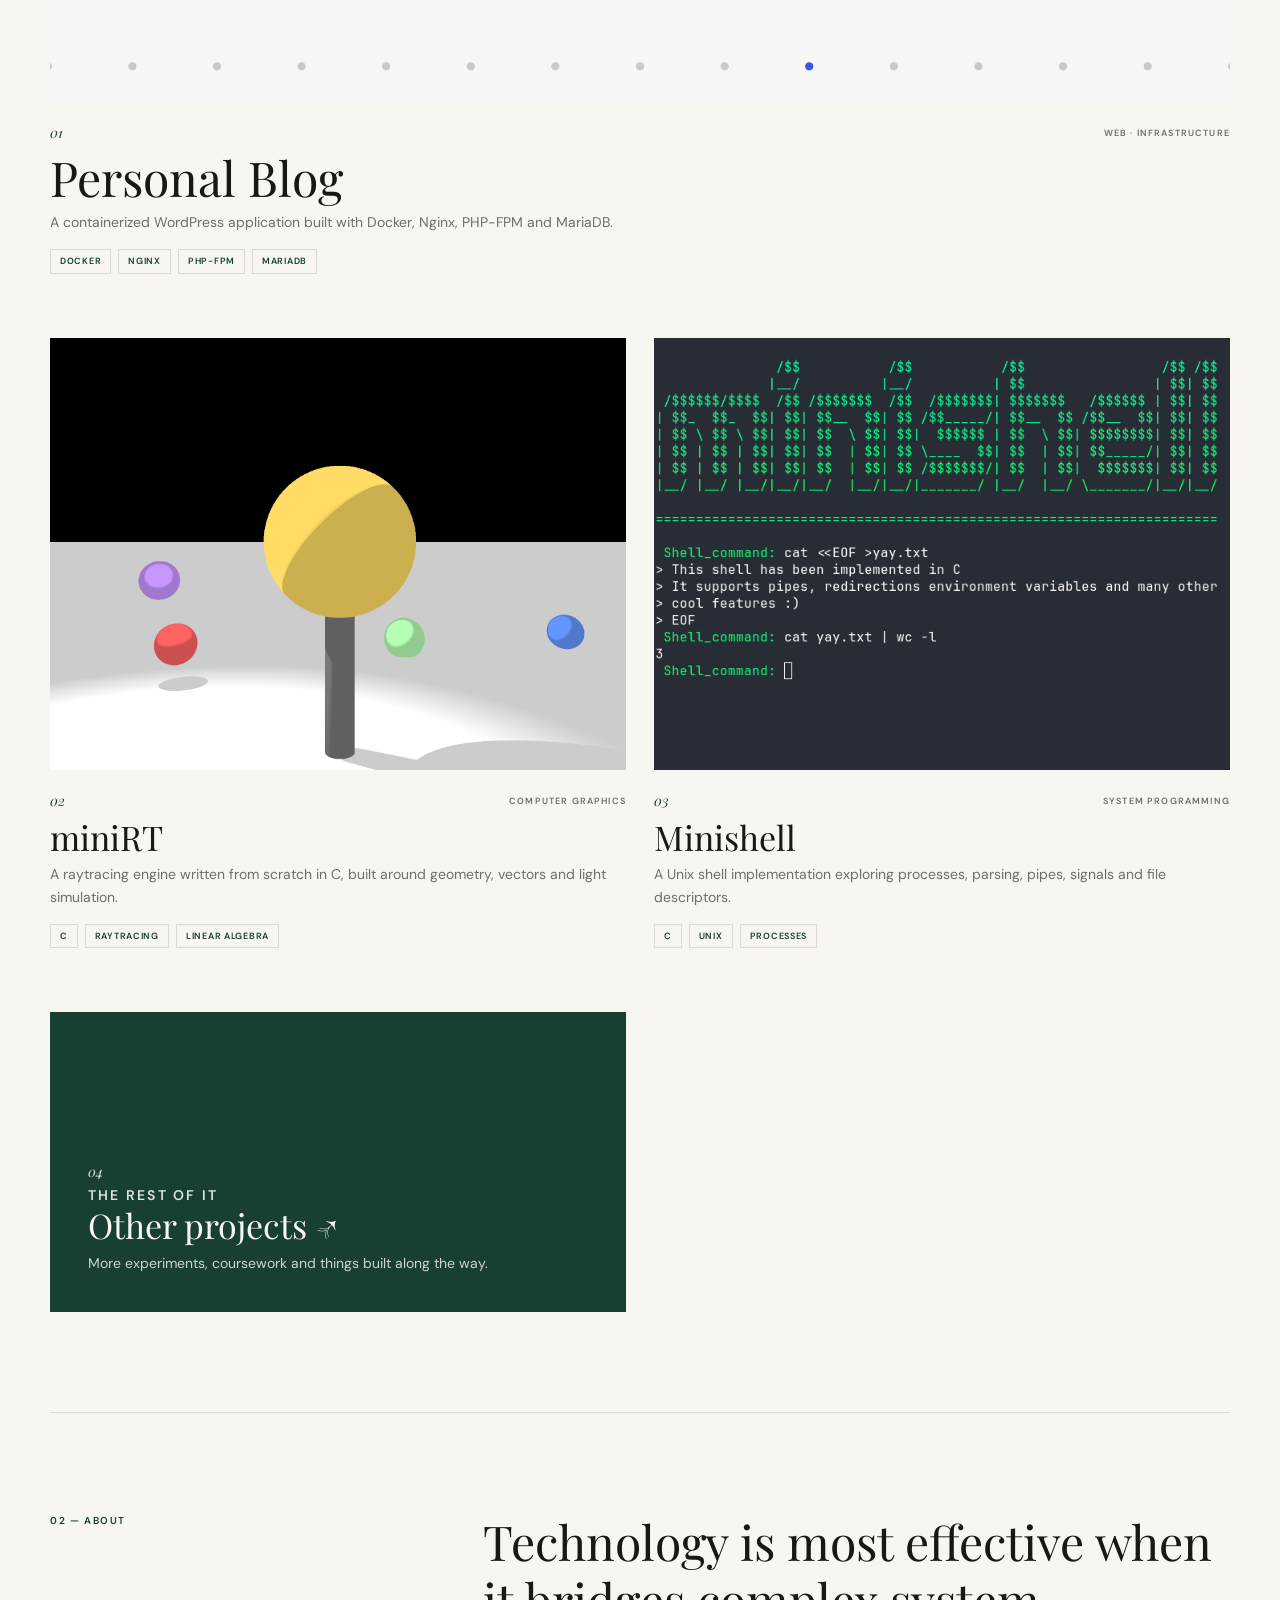
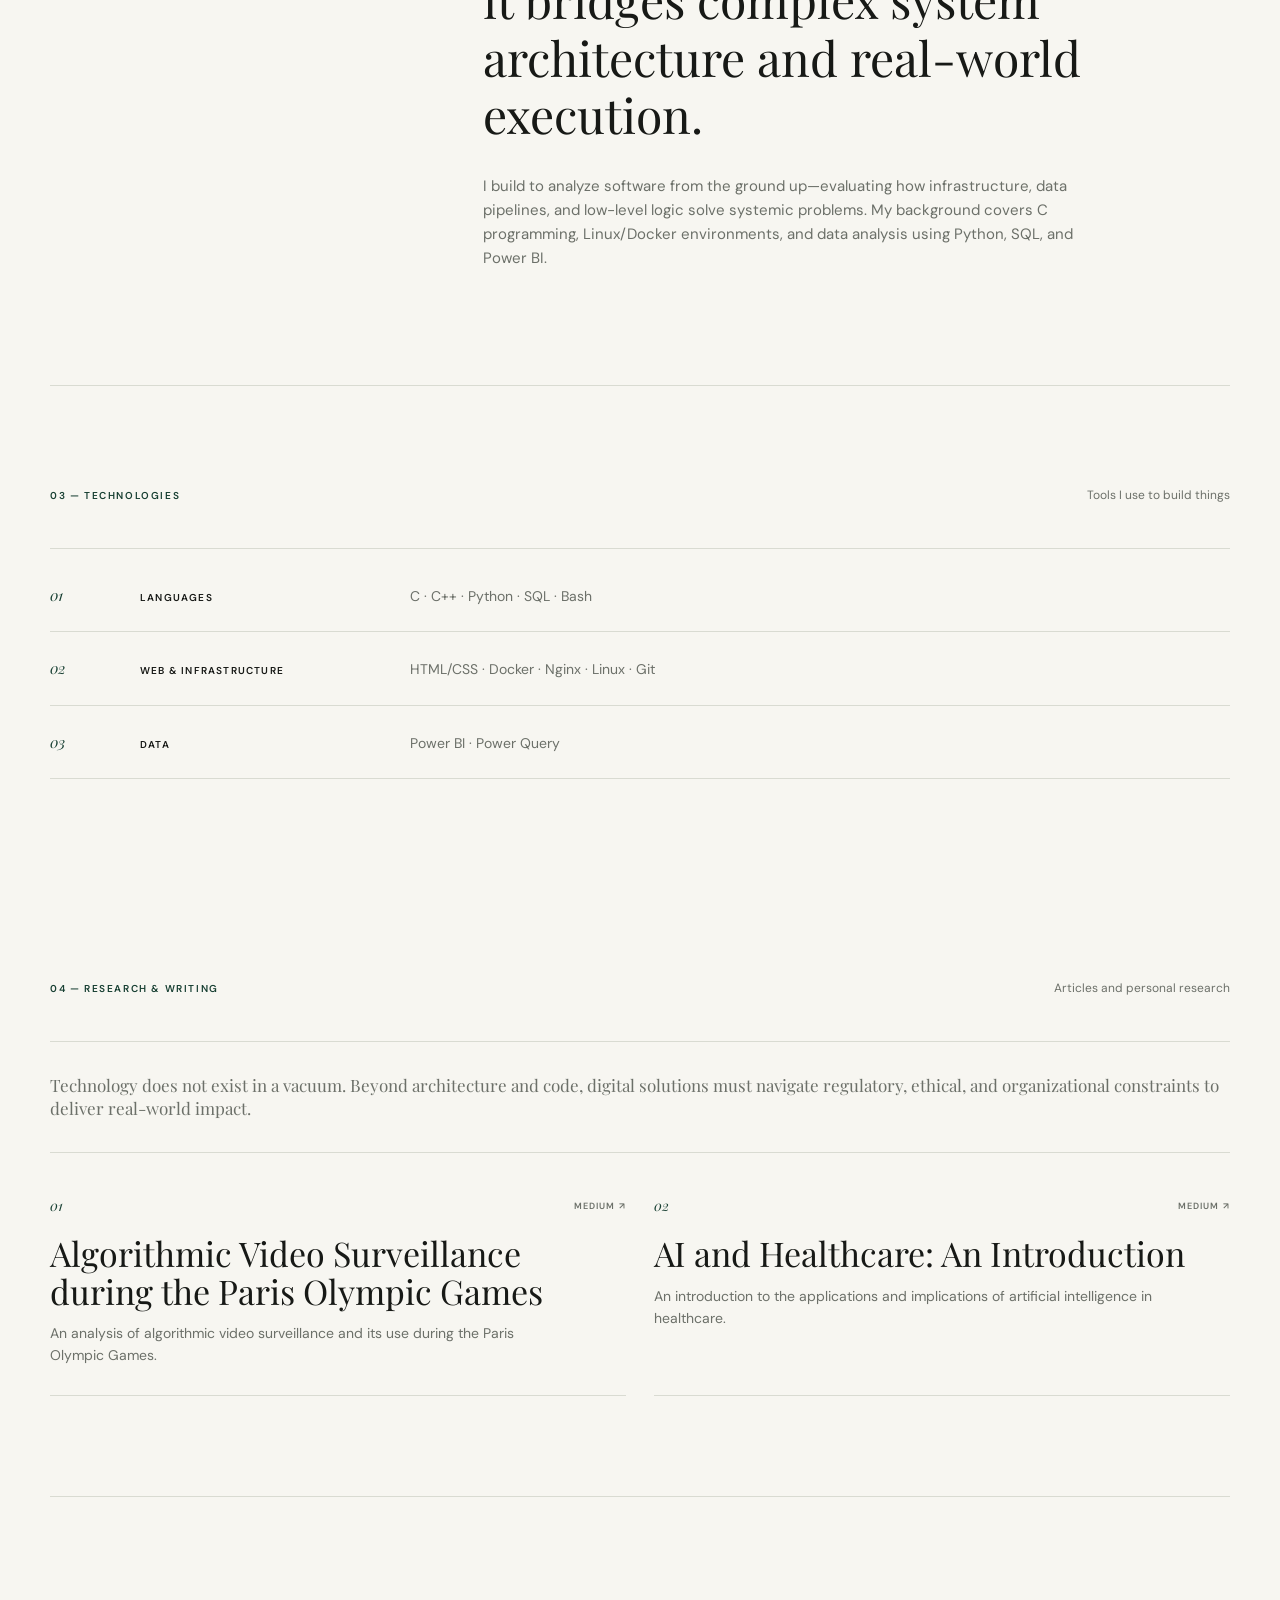
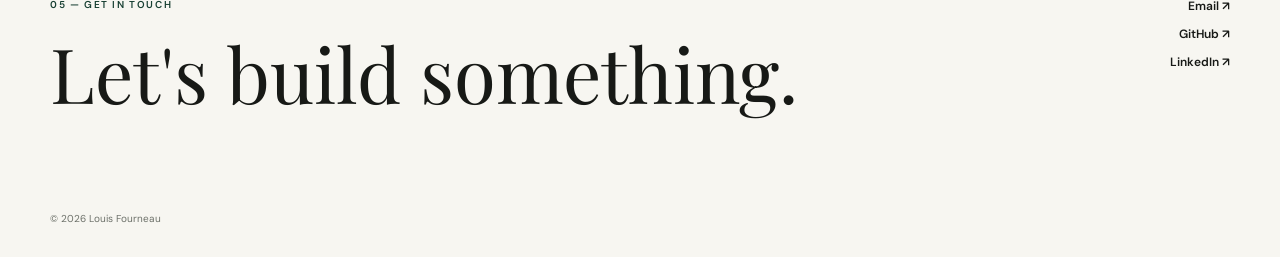
==== commit e51528d6: "subtitle" ====
--- a/index.html
+++ b/index.html
@@ -270,7 +270,7 @@
             <div class="section-heading">
 
                 <p class="eyebrow">
-                    03 — ABOUT
+                    02 — ABOUT
                 </p>
 
             </div>
@@ -302,7 +302,7 @@
             <div class="section-heading">
 
                 <p class="eyebrow">
-                    04 — TECHNOLOGIES
+                    03 — TECHNOLOGIES
                 </p>
 
                 <p class="section-note">
@@ -379,7 +379,7 @@
 	    <div class="section-heading">
 	
 	        <p class="eyebrow">
-	            02 — RESEARCH & WRITING
+	            04 — RESEARCH & WRITING
 	        </p>
 	
 	        <p class="section-note">
